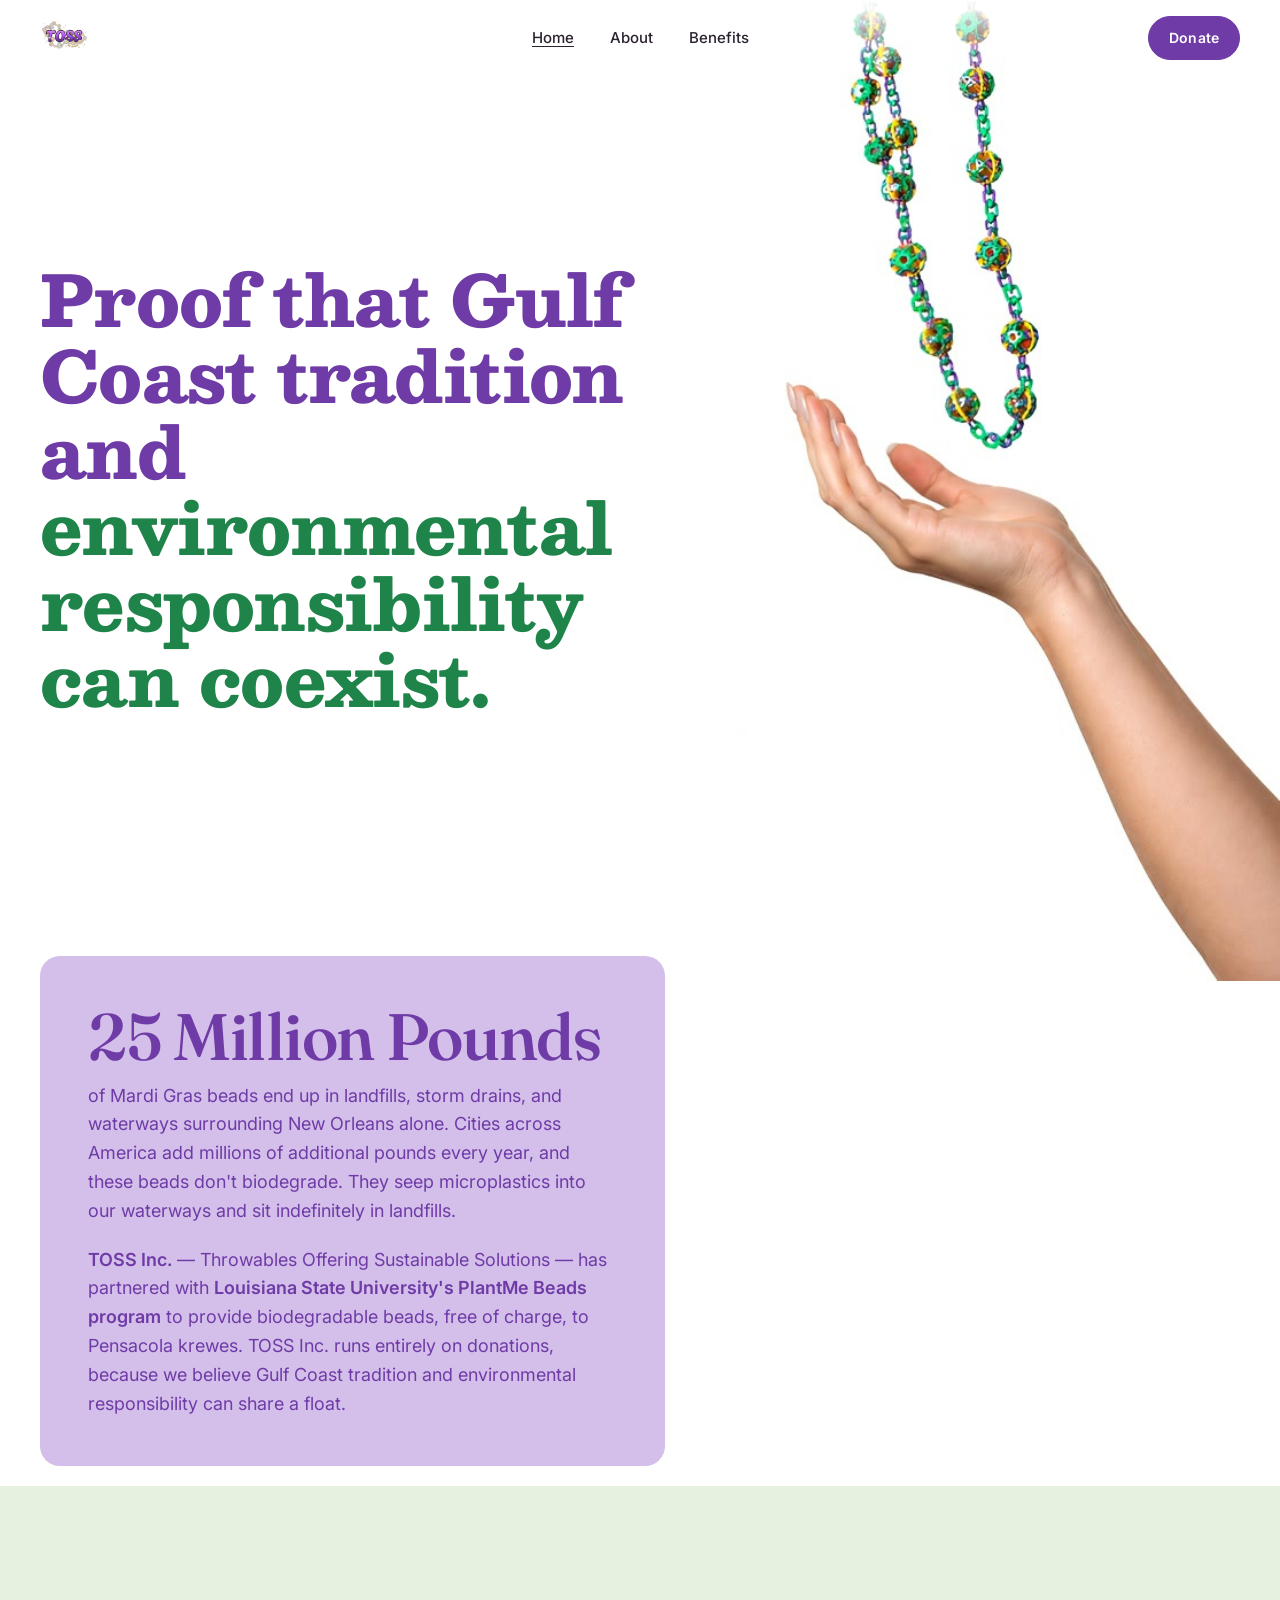
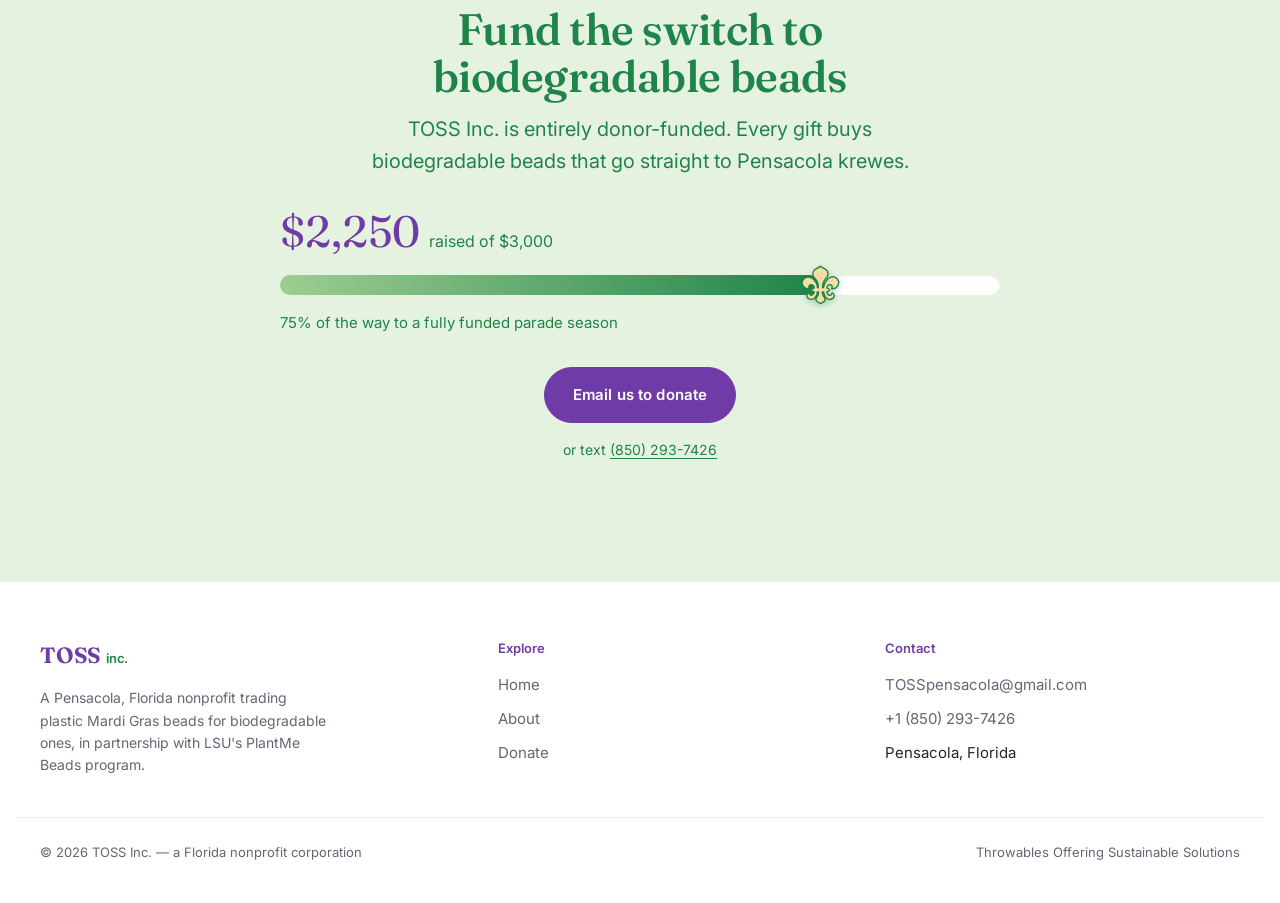
==== index.html @ 8179f571 "Simplify homepage donate CTA with fleur-de-lis progress bar Co-Authored-By: Claude Sonnet 5.5 <norep" ====
<!DOCTYPE html>
<html lang="en">
<head>
  <meta charset="UTF-8">
  <meta name="viewport" content="width=device-width, initial-scale=1.0">
  <title>TOSS Inc. — Throwables Offering Sustainable Solutions</title>
  <meta name="description" content="TOSS Inc. is a Pensacola, Florida nonprofit replacing single-use plastic Mardi Gras beads with biodegradable throws, in partnership with LSU's PlantMe Beads program.">
  <link rel="icon" type="image/png" href="2.png">

  <link rel="preconnect" href="https://fonts.googleapis.com">
  <link rel="preconnect" href="https://fonts.gstatic.com" crossorigin>
  <link href="https://fonts.googleapis.com/css2?family=Besley:wght@700;800&family=Fraunces:opsz,wght@9..144,450;9..144,560;9..144,650&family=Inter:wght@400;500;600;700&display=swap" rel="stylesheet">
  <link rel="stylesheet" href="css/styles.css">
</head>
<body>
  <a class="skip-link" href="#main">Skip to content</a>

  <!-- ===== Navbar ===== -->
  <header class="site-header">
    <nav class="container nav" aria-label="Main">
      <a class="nav__brand" href="index.html" aria-label="TOSS Inc. home">
        <img class="nav__logo" src="1.png" alt="TOSS Inc. logo">
      </a>

      <ul class="nav__links" id="nav-links">
        <li><a class="link" href="index.html" aria-current="page">Home</a></li>
        <li><a class="link" href="about.html">About</a></li>
        <li><a class="link" href="#">Benefits</a></li>
      </ul>

      <div class="nav__end">
        <a class="btn btn--primary btn--sm" href="#donate">Donate</a>
        <button class="nav__toggle" type="button" aria-expanded="false" aria-controls="nav-links" aria-label="Open menu">
          <span></span><span></span>
        </button>
      </div>
    </nav>
  </header>

  <main id="main">
    <!-- Hero + What we do (scroll-scrubbed) -->
    <section class="hero-scrub" id="hero">
      <div class="container hero-scrub__grid">
        <div class="hero-scrub__left">
          <div class="hero-scrub__intro">
            <h1 class="hero-scrub__statement">Proof that Gulf Coast tradition and <span class="hero-scrub__statement-accent">environmental responsibility can coexist.</span></h1>
          </div>
          <div class="mission-box">
            <div class="mission__head">
              <h2 class="h2 mission__stat">25 Million Pounds</h2>
            </div>
            <div class="mission__body">
              <p>of Mardi Gras beads end up in landfills, storm drains, and waterways surrounding New Orleans alone. Cities across America add millions of additional pounds every year, and these beads don't biodegrade. They seep microplastics into our waterways and sit indefinitely in landfills.</p>
              <p><strong>TOSS Inc.</strong> — Throwables Offering Sustainable Solutions — has partnered with <strong>Louisiana State University's PlantMe Beads program</strong> to provide biodegradable beads, free of charge, to Pensacola krewes. TOSS Inc. runs entirely on donations, because we believe Gulf Coast tradition and environmental responsibility can share a float.</p>
            </div>
          </div>
        </div>
        <div class="hero-scrub__right">
          <canvas class="hero__canvas" id="hero-canvas" width="480" height="854" aria-label="Biodegradable Mardi Gras beads falling into an outstretched palm"></canvas>
        </div>
      </div>
    </section>

    <!-- Donate + progress -->
    <section class="section section--green" id="donate">
      <div class="container">
        <div class="donate">
          <h2 class="h2">Fund the switch to<br>biodegradable beads</h2>
          <p class="lead">TOSS Inc. is entirely donor-funded. Every gift buys biodegradable beads that go straight to Pensacola krewes.</p>

          <div class="donate__progress">
            <p class="donate__amount"><span data-raised-text>$2,250</span> <span class="donate__of">raised of <span data-goal-text>$3,000</span></span></p>
            <div class="progress-track">
              <div class="progress-fill" data-progress-fill style="--progress: 75%"></div>
            </div>
            <p class="donate__percent"><span data-percent-text>75%</span> of the way to a fully funded parade season</p>
          </div>

          <a class="btn btn--primary" href="mailto:TOSSpensacola@gmail.com?subject=Donation%20to%20TOSS%20Inc.">Email us to donate</a>
          <p class="donate__alt">or text <a href="tel:+18502937426">(850) 293-7426</a></p>
        </div>
      </div>
    </section>
  </main>

  <!-- ===== Footer ===== -->
  <footer class="site-footer">
    <div class="container footer__inner">
      <div>
        <a class="wordmark" href="index.html">TOSS <span>inc.</span></a>
        <p class="footer__tagline">A Pensacola, Florida nonprofit trading plastic Mardi Gras beads for biodegradable ones, in partnership with LSU's PlantMe Beads program.</p>
      </div>
      <div>
        <p class="footer__col-title">Explore</p>
        <ul class="footer__links">
          <li><a href="index.html">Home</a></li>
          <li><a href="about.html">About</a></li>
          <li><a href="#donate">Donate</a></li>
        </ul>
      </div>
      <div>
        <p class="footer__col-title">Contact</p>
        <ul class="footer__links">
          <li><a href="mailto:TOSSpensacola@gmail.com">TOSSpensacola@gmail.com</a></li>
          <li><a href="tel:+18502937426">+1 (850) 293-7426</a></li>
          <li>Pensacola, Florida</li>
        </ul>
      </div>
    </div>
    <div class="container footer__bottom">
      <p>© <span data-year>2026</span> TOSS Inc. — a Florida nonprofit corporation</p>
      <p>Throwables Offering Sustainable Solutions</p>
    </div>
  </footer>

  <script src="js/main.js"></script>
</body>
</html>
---- css/styles.css ----
/* ==========================================================================
   Design tokens
   ========================================================================== */
:root {
  /* Base */
  --white: #ffffff;
  --surface: #f5faf2;      /* soft mint-white, for alternating section bands */
  --surface-deep: #eaf4e4; /* slightly deeper mint, for cards on --surface */
  --ink: #2b2230;          /* warm plum-black, pulled from the logo outline */
  --ink-soft: #6d6274;     /* muted secondary text */
  --line: #e7e1de;         /* hairline borders on white */

  /* Brand accents, sampled from the TOSS logo artwork */
  --purple: #6f3ba6;
  --purple-tint: #f1e9fa;
  --green: #1e8449;         /* accessible text/icon green */
  --green-pastel: #e6f2e0;  /* pastel fill green, light */
  --lavender: #d3bfea;      /* soft brand purple, for backgrounds and section bands */
  --green-pastel-deep: #9dcd91;
  --gold: #c08f2e;          /* accessible text/icon gold */
  --gold-pastel: #f3ddA0;   /* pastel fill gold, matches the mascot's sparkle */

  --font-heading: "Fraunces", Georgia, serif;
  --font-body: "Inter", system-ui, sans-serif;

  --container: 1200px;
  --gutter: 24px;
  --section-space: 120px;
  --header-height: 76px;
  --radius: 20px;
  --radius-sm: 12px;

  --ease: cubic-bezier(0.2, 0, 0, 1);
  --duration: 200ms;
}

@media (max-width: 767px) {
  :root {
    --gutter: 16px;
    --section-space: 72px;
    --header-height: 64px;
  }
}

/* ==========================================================================
   Base
   ========================================================================== */
*,
*::before,
*::after {
  box-sizing: border-box;
}

html {
  -webkit-text-size-adjust: 100%;
  scroll-behavior: smooth;
}

body {
  display: flex;
  flex-direction: column;
  min-height: 100vh;
  margin: 0;
  /* The hero video intentionally bleeds to the viewport edge using 100vw
     math, which can overshoot by the scrollbar's width; clip that sliver
     instead of showing a horizontal scrollbar. */
  overflow-x: hidden;
  background: var(--white);
  color: var(--ink);
  font-family: var(--font-body);
  font-size: 17px;
  line-height: 1.6;
  -webkit-font-smoothing: antialiased;
  -moz-osx-font-smoothing: grayscale;
  text-rendering: optimizeLegibility;
}

main {
  flex: 1;
}

body.menu-open {
  overflow: hidden;
}

img {
  display: block;
  max-width: 100%;
}

h1,
h2,
h3,
h4 {
  margin: 0;
  font-family: var(--font-heading);
  font-weight: 560;
  letter-spacing: -0.01em;
  line-height: 1.05;
  color: var(--ink);
}

p {
  margin: 0;
}

a {
  color: inherit;
  text-decoration: none;
}

ul {
  margin: 0;
  padding: 0;
  list-style: none;
}

:focus-visible {
  outline: 2px solid var(--purple);
  outline-offset: 4px;
}

::selection {
  background: var(--purple);
  color: var(--white);
}

.skip-link {
  position: absolute;
  top: 12px;
  left: 12px;
  z-index: 100;
  padding: 10px 16px;
  background: var(--ink);
  color: var(--white);
  font-size: 14px;
  border-radius: var(--radius-sm);
  transform: translateY(-200%);
}

.skip-link:focus {
  transform: none;
}

/* ==========================================================================
   Layout helpers
   ========================================================================== */
.container {
  width: 100%;
  max-width: calc(var(--container) + var(--gutter) * 2);
  margin: 0 auto;
  padding: 0 var(--gutter);
}

.section {
  padding: var(--section-space) 0;
}

.section--tint {
  background: var(--surface);
}

.section--green {
  background: var(--green-pastel);
}

/* ==========================================================================
   Typography
   ========================================================================== */
.display {
  font-size: clamp(2.5rem, 6vw, 4.75rem);
  line-height: 1.03;
  letter-spacing: -0.02em;
}

.h2 {
  font-size: clamp(1.9rem, 3.6vw, 2.75rem);
  letter-spacing: -0.01em;
}

.h3 {
  font-size: 1.375rem;
  letter-spacing: -0.01em;
  line-height: 1.2;
}

.lead {
  max-width: 46ch;
  font-size: clamp(1.0625rem, 1.6vw, 1.25rem);
  line-height: 1.6;
  color: var(--ink-soft);
}

.muted {
  color: var(--ink-soft);
}

/* Underline that draws in on hover */
.link {
  background: linear-gradient(currentColor, currentColor) 0 100% / 0 1px no-repeat;
  transition: background-size var(--duration) var(--ease);
}

.link:hover,
.link[aria-current="page"] {
  background-size: 100% 1px;
}

/* ==========================================================================
   Buttons
   ========================================================================== */
.btn {
  display: inline-flex;
  align-items: center;
  gap: 10px;
  padding: 15px 28px;
  border: 1.5px solid var(--purple);
  border-radius: 999px;
  font-family: var(--font-body);
  font-size: 15px;
  font-weight: 600;
  letter-spacing: 0.01em;
  color: var(--purple);
  cursor: pointer;
  transition:
    background-color var(--duration) var(--ease),
    color var(--duration) var(--ease),
    border-color var(--duration) var(--ease),
    transform var(--duration) var(--ease);
}

.btn:hover {
  transform: translateY(-1px);
}

.btn--primary {
  background: var(--purple);
  color: var(--white);
}

.btn--primary:hover {
  background: var(--purple);
  border-color: var(--purple);
}

.btn--ghost {
  border-color: currentColor;
}

.btn--ghost:hover {
  background: var(--purple);
  color: var(--white);
}

.btn--sm {
  padding: 10px 20px;
  font-size: 14px;
}

/* ==========================================================================
   Header / navbar
   ========================================================================== */
.site-header {
  position: sticky;
  top: 0;
  z-index: 50;
  background: linear-gradient(
    to bottom,
    rgba(255, 255, 255, 1) 0%,
    rgba(255, 255, 255, 0) 100%
  );
  backdrop-filter: none;
  transition: background var(--duration) var(--ease),
    backdrop-filter var(--duration) var(--ease);
}

.site-header:hover,
.site-header:focus-within {
  background: linear-gradient(
    to bottom,
    rgba(255, 255, 255, 1) 0%,
    rgba(255, 255, 255, 1) 80%,
    rgba(255, 255, 255, 0) 100%
  );
  backdrop-filter: blur(8px);
}

.nav {
  display: grid;
  grid-template-columns: 1fr auto 1fr;
  align-items: center;
  gap: 16px;
  height: var(--header-height);
}

.wordmark {
  display: inline-flex;
  align-items: baseline;
  gap: 5px;
  font-family: var(--font-heading);
  font-size: 22px;
  font-weight: 650;
  letter-spacing: -0.01em;
  color: var(--purple);
}

.wordmark span {
  font-family: var(--font-body);
  font-size: 13px;
  font-weight: 600;
  color: var(--green);
}

.nav__brand {
  display: inline-flex;
  align-items: center;
  justify-self: start;
}

.nav__logo {
  height: 48px;
  width: auto;
}

/* Sits in the grid's middle column, so it's centered in the navbar
   regardless of how wide the logo or the end group are. */
.nav__links {
  display: flex;
  justify-content: center;
  gap: 36px;
  font-size: 15px;
  font-weight: 500;
}

.nav__end {
  display: flex;
  align-items: center;
  gap: 16px;
  justify-self: end;
}

.nav__toggle {
  display: none;
  position: relative;
  width: 40px;
  height: 40px;
  margin-right: -8px;
  padding: 0;
  border: 0;
  background: none;
  color: var(--ink);
  cursor: pointer;
}

.nav__toggle span {
  position: absolute;
  left: 10px;
  width: 20px;
  height: 1.5px;
  background: currentColor;
  transition: transform var(--duration) var(--ease);
}

.nav__toggle span:first-child {
  top: 16px;
}

.nav__toggle span:last-child {
  top: 23px;
}

.nav__toggle[aria-expanded="true"] span:first-child {
  transform: translateY(3.5px) rotate(45deg);
}

.nav__toggle[aria-expanded="true"] span:last-child {
  transform: translateY(-3.5px) rotate(-45deg);
}

@media (max-width: 767px) {
  .nav {
    grid-template-columns: auto 1fr auto;
  }

  .nav__brand {
    grid-column: 1;
  }

  .nav__end {
    grid-column: 3;
    gap: 8px;
  }

  .nav__toggle {
    display: block;
  }

  .nav__links {
    position: fixed;
    inset: var(--header-height) 0 0 0;
    flex-direction: column;
    justify-content: flex-start;
    gap: 8px;
    padding: 32px var(--gutter);
    background: var(--white);
    font-family: var(--font-heading);
    font-size: 36px;
    letter-spacing: -0.01em;
    opacity: 0;
    visibility: hidden;
    transition:
      opacity var(--duration) var(--ease),
      visibility var(--duration);
  }

  .nav__links.is-open {
    opacity: 1;
    visibility: visible;
  }

  .nav__links .link {
    background-size: 0 0;
  }

  .nav__links .link[aria-current="page"] {
    color: var(--purple);
  }

  .nav .btn--sm {
    padding: 9px 16px;
    font-size: 13px;
  }
}

/* ==========================================================================
   Home: hero
   ========================================================================== */
.hero-scrub {
  padding: 0;
}

/* Desktop only: pull the next section up so its band overlaps the
   sticky video's bottom edge by a small bit, instead of leaving a gap. */
@media (min-width: 901px) {
  .hero-scrub + .section {
    position: relative;
    z-index: 1;
    margin-top: -20px;
  }

  /* Nudge the about copy up clear of that overlapping band. A transform
     (not margin) is used so it doesn't change the column's flow height,
     which would otherwise shift the sticky video's release point too. */
  .mission-box {
    transform: translateY(-40px);
  }
}

.hero-scrub__grid {
  display: grid;
  /* minmax(0, …) lets each track shrink below its content's min-content
     size (the statement's long words at this font size would otherwise
     inflate the left track past its fr share, starving the right column
     and breaking the canvas's edge-to-edge bleed math below). */
  grid-template-columns: minmax(0, 1.1fr) minmax(0, 0.9fr);
  gap: clamp(32px, 5vw, 64px);
}

.hero-scrub__left {
  display: flex;
  flex-direction: column;
  gap: clamp(48px, 8vw, 96px);
  padding-top: clamp(16px, 3vw, 40px);
}

/* Desktop only: the statement alone fills the first viewport, so the page
   reads as a pure hero until the visitor scrolls — the mission heading and
   copy that follow in the flex column are pushed below the fold. The
   column's own padding-top is zeroed here (it's only needed to space the
   statement down on mobile, where this rule doesn't apply) so the intro
   block's centering isn't thrown off by an extra offset on top of it. */
@media (min-width: 901px) {
  .hero-scrub__left {
    padding-top: 0;
  }

  .hero-scrub__intro {
    display: flex;
    align-items: center;
    min-height: calc(100vh - var(--header-height));
  }
}

.hero-scrub__statement {
  font-family: "Besley", Georgia, serif;
  font-weight: 800;
  font-size: clamp(2.25rem, 5.5vw, 4.5rem);
  line-height: 1.08;
  letter-spacing: -0.01em;
  color: var(--purple);
  max-width: 16ch;
  /* Flex items default to min-width: auto, which floors their shrink at
     their content's min-content size — the widest unbreakable word here —
     letting the statement overflow its column into the video regardless
     of max-width. This lets it actually wrap within the column. */
  min-width: 0;
}

.hero-scrub__statement-accent {
  color: var(--green);
}

/* The right column's grid cell stretches to match the left column's
   (taller, text-driven) height; the canvas sticks inside that cell and
   is released once the left column's content runs out. */
.hero-scrub__right {
  position: sticky;
  top: 0;
  align-self: start;
  display: flex;
  justify-content: flex-end;
  margin-top: calc(-1 * var(--header-height));
  /* Break out of the centered container so the video hugs the true
     right edge of the viewport, not just the grid column's edge. */
  margin-right: calc(-1 * (var(--gutter) + max(0px, (100vw - (var(--container) + var(--gutter) * 2)) / 2)));
}

.hero__canvas {
  width: 100%;
  max-width: 45vw;
  height: auto;
  aspect-ratio: 480 / 854;
}

@media (max-width: 900px) {
  .hero-scrub {
    padding-bottom: clamp(64px, 10vw, 120px);
  }

  .hero-scrub__grid {
    grid-template-columns: 1fr;
    text-align: center;
  }

  .hero-scrub__right {
    position: static;
    order: -1;
    margin-bottom: 8px;
    margin-right: 0;
    justify-content: center;
  }

  .hero__canvas {
    max-width: 260px;
  }
}

/* ==========================================================================
   Mission / description section
   ========================================================================== */
.mission-box {
  background: var(--lavender);
  border-radius: var(--radius);
  padding: clamp(28px, 4vw, 48px);
}

.mission-box .h2,
.mission-box .mission__body,
.mission-box .mission__body strong {
  color: var(--purple);
}

.mission__head {
  max-width: 60ch;
  margin-bottom: 12px;
}

.mission__stat {
  font-size: clamp(2.75rem, 6.5vw, 5rem);
  line-height: 1;
  letter-spacing: -0.02em;
}

/* Keep the stat on one line: size it from the box's own width (cqi) so it
   shrinks with the column instead of wrapping. */
.mission-box {
  container-type: inline-size;
}

.mission-box .mission__stat {
  font-size: 12.4cqi; /* "25 Million Pounds" spans the full width of the text lines */
  white-space: nowrap;
}

.mission__body {
  display: grid;
  gap: 20px;
  max-width: 68ch;
  font-size: 18px;
  color: var(--ink-soft);
}

.mission__body strong {
  color: var(--ink);
  font-weight: 600;
}

/* ==========================================================================
   Donate + progress section
   ========================================================================== */
.donate {
  max-width: 720px;
  margin-inline: auto;
  text-align: center;
}

.donate .h2 {
  color: var(--green);
}

.donate .lead {
  margin: 14px auto 0;
  color: var(--green);
}

.donate__progress {
  margin: 32px 0;
  text-align: left;
}

.donate__amount {
  font-family: var(--font-heading);
  font-size: clamp(2rem, 4vw, 2.75rem);
  line-height: 1;
  color: var(--purple);
}

.donate__of {
  font-family: var(--font-body);
  font-size: 16px;
  color: var(--green);
}

.progress-track {
  height: 20px;
  margin: 22px 0 16px;
  border-radius: 999px;
  background: var(--white);
  box-shadow: inset 0 1px 3px rgba(111, 59, 166, 0.14);
}

.progress-fill {
  position: relative;
  height: 100%;
  width: var(--progress, 0%);
  min-width: 20px;
  border-radius: 999px;
  background: linear-gradient(90deg, var(--green-pastel-deep), var(--green));
  transition: width 900ms var(--ease);
}

/* Fleur-de-lis marker at the end of the fill */
.progress-fill::after {
  content: "";
  position: absolute;
  top: 50%;
  right: 0;
  width: 40px;
  height: 40px;
  background: url("../fleur-de-lis.svg") center / contain no-repeat;
  transform: translate(50%, -50%);
  filter: drop-shadow(0 2px 3px rgba(30, 132, 73, 0.35));
}

.donate__percent {
  font-size: 15px;
  color: var(--green);
}

.donate__alt {
  margin-top: 16px;
  font-size: 14px;
  color: var(--green);
}

.donate__alt a {
  color: inherit;
  border-bottom: 1px solid currentColor;
}

/* ==========================================================================
   About page
   ========================================================================== */
.page-header {
  padding: clamp(64px, 9vw, 112px) 0 clamp(40px, 6vw, 64px);
}

.page-header .display {
  max-width: 16ch;
}

.page-header .lead {
  margin-top: 20px;
}

.split {
  display: grid;
  grid-template-columns: 5fr 7fr;
  gap: 64px;
}

.split__body {
  display: grid;
  gap: 22px;
  font-size: 18px;
}

.split__body p {
  color: var(--ink-soft);
}

.split__body p:first-child {
  color: var(--ink);
}

.program-note {
  margin-top: 28px;
  padding: 24px 26px;
  background: var(--purple-tint);
  border-radius: var(--radius-sm);
  border-left: 4px solid var(--purple);
}

.program-note p {
  color: var(--ink);
  font-size: 16px;
}

.program-note p + p {
  margin-top: 10px;
}

.photo-banner {
  border-radius: var(--radius);
  overflow: hidden;
}

.photo-banner img {
  width: 100%;
  aspect-ratio: 16 / 9;
  object-fit: cover;
}

.photo-caption {
  margin-top: 12px;
  font-size: 13px;
  color: var(--ink-soft);
}

.photo-caption a {
  border-bottom: 1px solid currentColor;
}

/* Founders */
.founders-grid {
  display: grid;
  grid-template-columns: 1fr 1fr;
  gap: 28px;
}

.founder-card {
  padding: clamp(24px, 3vw, 32px);
  background: var(--surface);
  border-radius: var(--radius);
}

.founder-card__top {
  display: flex;
  align-items: center;
  gap: 18px;
  margin-bottom: 18px;
}

.avatar {
  flex-shrink: 0;
  display: grid;
  place-items: center;
  width: 72px;
  height: 72px;
  border-radius: 50%;
  background: linear-gradient(135deg, var(--purple) 0%, var(--green) 100%);
  color: var(--white);
  font-family: var(--font-heading);
  font-size: 22px;
  font-weight: 600;
}

.founder-card__name {
  margin-bottom: 2px;
}

.founder-card__role {
  font-size: 14px;
  color: var(--gold);
  font-weight: 600;
}

.founder-card p.bio {
  color: var(--ink-soft);
  font-size: 16px;
}

@media (max-width: 767px) {
  .split {
    grid-template-columns: 1fr;
    gap: 24px;
  }

  .founders-grid {
    grid-template-columns: 1fr;
  }
}

/* ==========================================================================
   Contact block (reused on home + about)
   ========================================================================== */
.contact-band {
  display: grid;
  grid-template-columns: 1.2fr 1fr;
  gap: 40px;
  align-items: center;
  padding: 40px;
  background: var(--surface);
  border-radius: var(--radius);
}

.contact-band__items {
  display: grid;
  gap: 12px;
  font-size: 16px;
}

.contact-band__items a {
  color: var(--purple);
}

@media (max-width: 767px) {
  .contact-band {
    grid-template-columns: 1fr;
    padding: 28px;
  }
}

/* ==========================================================================
   Footer
   ========================================================================== */
.site-footer {
  padding: 56px 0 40px;
  background: var(--white);
  color: var(--ink);
  border-top: 1px solid var(--purple-tint);
}

.footer__inner {
  display: grid;
  grid-template-columns: 1.2fr 1fr 1fr;
  gap: 32px;
}

.footer__col-title {
  font-size: 13px;
  font-weight: 600;
  color: var(--purple);
  margin-bottom: 14px;
}

.footer__links {
  display: grid;
  gap: 10px;
  font-size: 15px;
}

.footer__links a {
  color: var(--ink-soft);
}

.footer__links a:hover {
  color: var(--ink);
}

.footer__tagline {
  margin-top: 14px;
  max-width: 32ch;
  color: var(--ink-soft);
  font-size: 14px;
}

.footer__bottom {
  margin-top: 40px;
  padding-top: 24px;
  border-top: 1px solid var(--purple-tint);
  display: flex;
  flex-wrap: wrap;
  justify-content: space-between;
  gap: 12px;
  font-size: 13px;
  color: var(--ink-soft);
}

@media (max-width: 767px) {
  .footer__inner {
    grid-template-columns: 1fr;
    gap: 28px;
  }
}

/* ==========================================================================
   Motion preferences
   ========================================================================== */
@media (prefers-reduced-motion: reduce) {
  html {
    scroll-behavior: auto;
  }

  *,
  *::before,
  *::after {
    transition-duration: 0.01ms !important;
  }
}
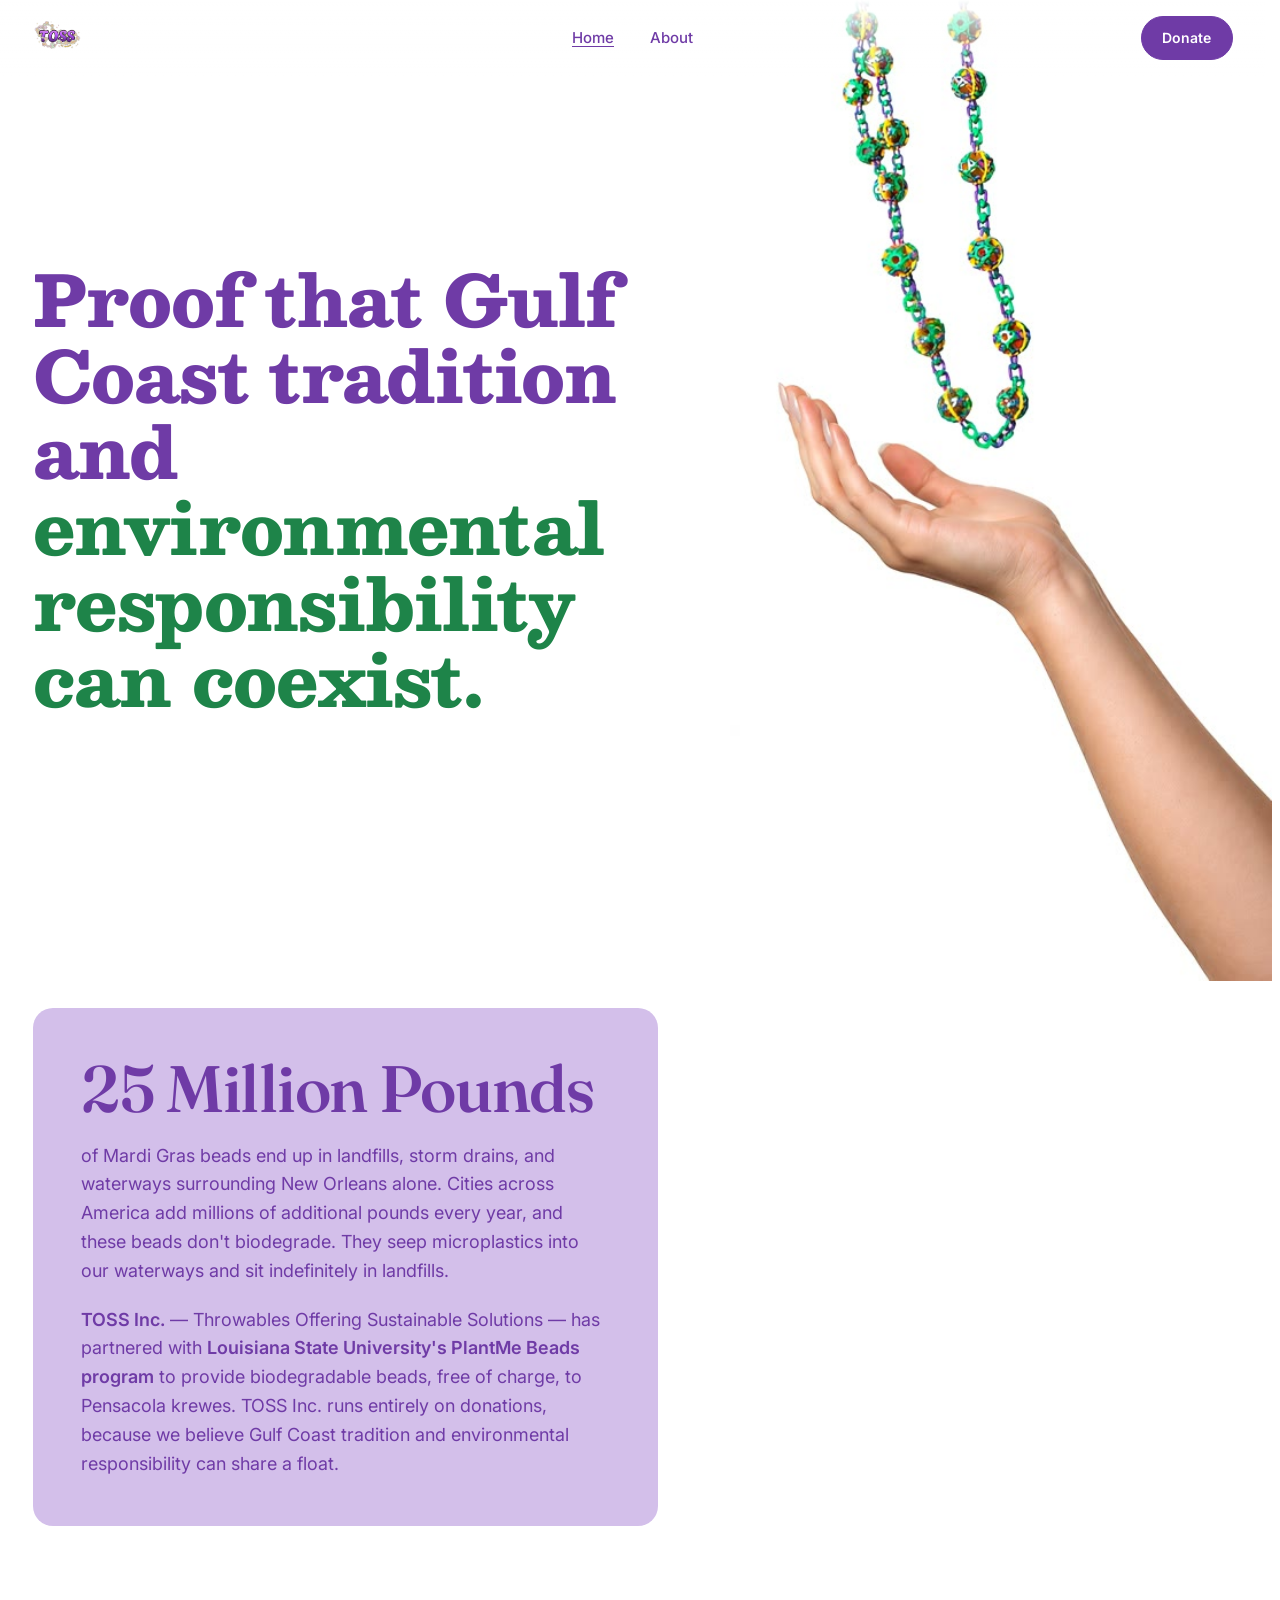
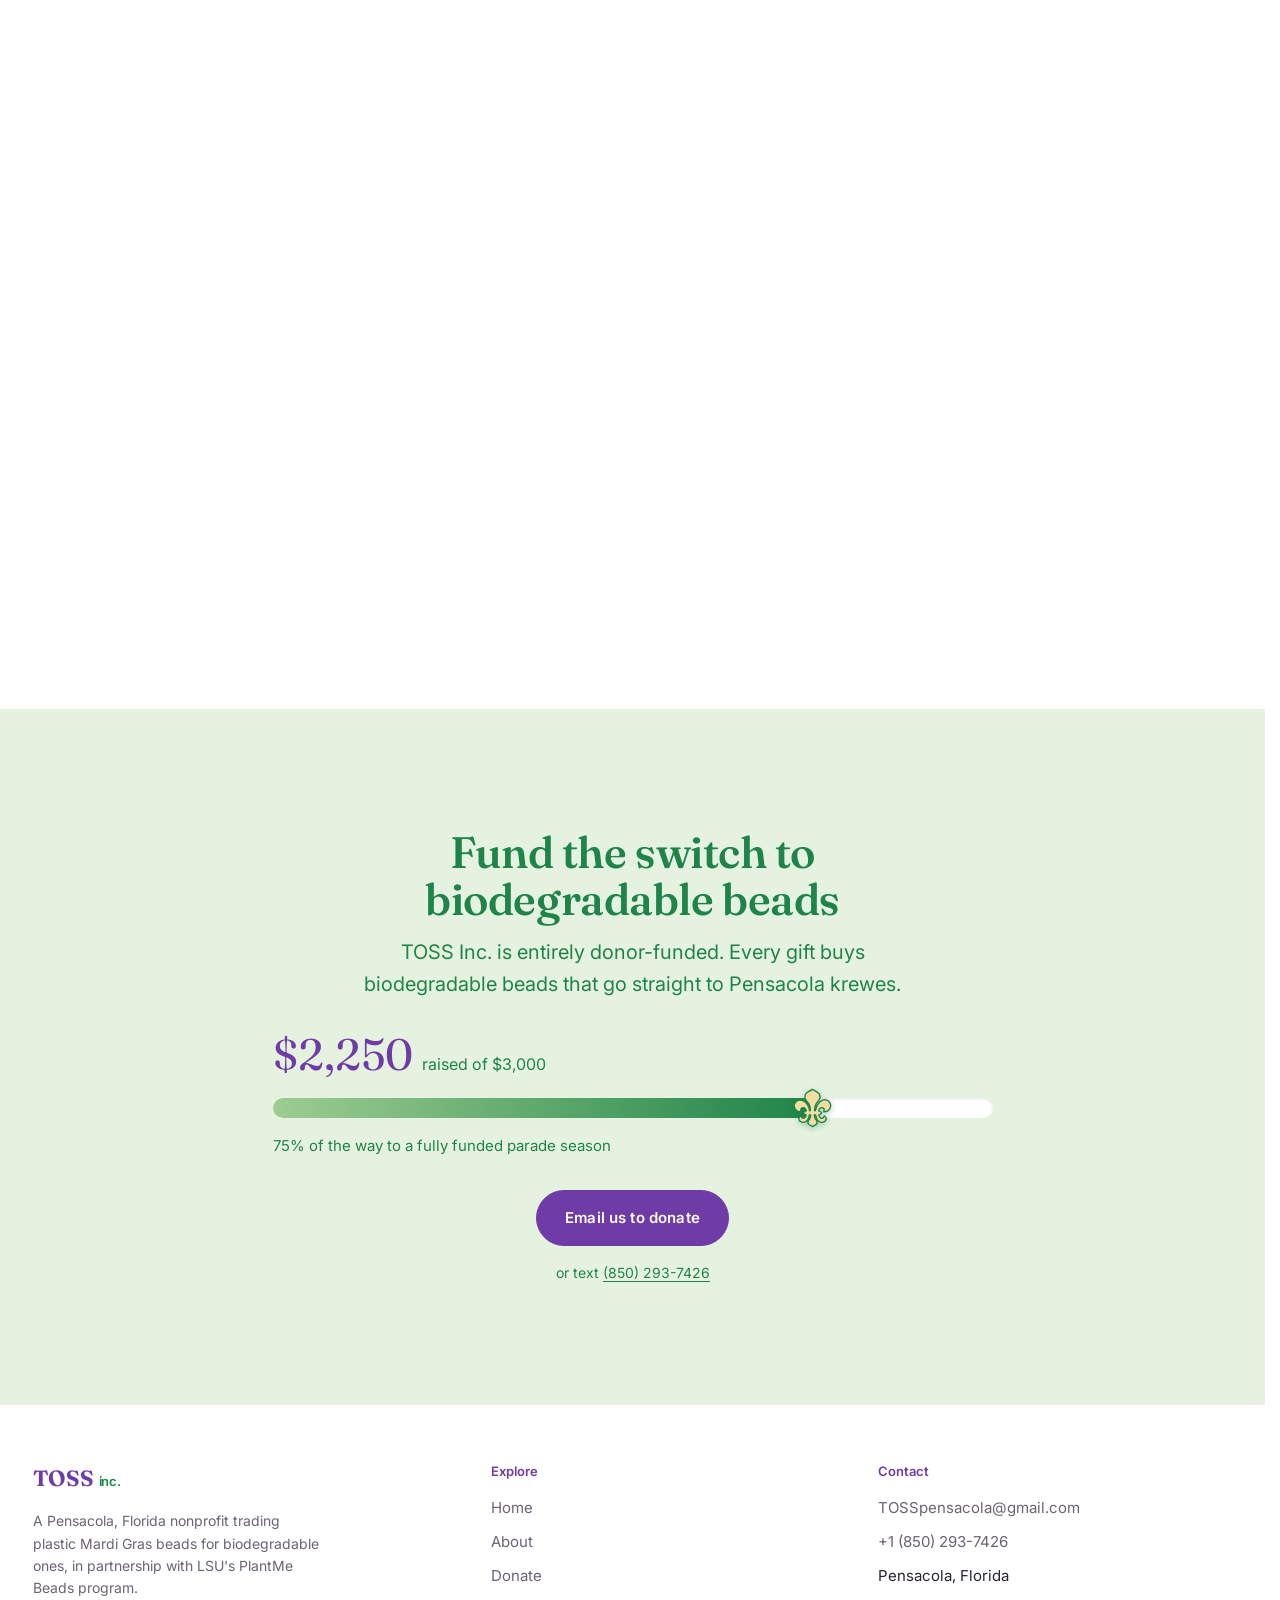
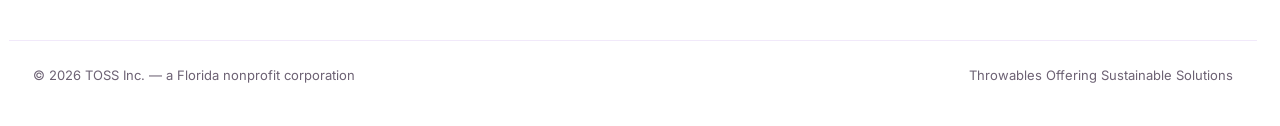
==== commit 46847e3f: "Rebuild mission-box scroll stick on a sticky hold runway Wheel preventDefault can't stop trackpad mo" ====
--- a/index.html
+++ b/index.html
@@ -25,7 +25,6 @@
       <ul class="nav__links" id="nav-links">
         <li><a class="link" href="index.html" aria-current="page">Home</a></li>
         <li><a class="link" href="about.html">About</a></li>
-        <li><a class="link" href="#">Benefits</a></li>
       </ul>
 
       <div class="nav__end">
@@ -45,6 +44,7 @@
           <div class="hero-scrub__intro">
             <h1 class="hero-scrub__statement">Proof that Gulf Coast tradition and <span class="hero-scrub__statement-accent">environmental responsibility can coexist.</span></h1>
           </div>
+          <div class="mission-anchor" aria-hidden="true"></div>
           <div class="mission-box">
             <div class="mission__head">
               <h2 class="h2 mission__stat">25 Million Pounds</h2>
@@ -54,6 +54,7 @@
               <p><strong>TOSS Inc.</strong> — Throwables Offering Sustainable Solutions — has partnered with <strong>Louisiana State University's PlantMe Beads program</strong> to provide biodegradable beads, free of charge, to Pensacola krewes. TOSS Inc. runs entirely on donations, because we believe Gulf Coast tradition and environmental responsibility can share a float.</p>
             </div>
           </div>
+          <div class="mission-runway" aria-hidden="true"></div>
         </div>
         <div class="hero-scrub__right">
           <canvas class="hero__canvas" id="hero-canvas" width="480" height="854" aria-label="Biodegradable Mardi Gras beads falling into an outstretched palm"></canvas>
--- a/css/styles.css
+++ b/css/styles.css
@@ -54,6 +54,9 @@
 html {
   -webkit-text-size-adjust: 100%;
   scroll-behavior: smooth;
+  /* Keep the scrollbar's space reserved so the page doesn't shift sideways
+     when scrolling is briefly held at the mission box (main.js). */
+  scrollbar-gutter: stable;
 }
 
 body {
@@ -79,7 +82,8 @@
   flex: 1;
 }
 
-body.menu-open {
+body.menu-open,
+body.scroll-held {
   overflow: hidden;
 }
 
@@ -330,6 +334,7 @@
   gap: 36px;
   font-size: 15px;
   font-weight: 500;
+  color: var(--purple);
 }
 
 .nav__end {
@@ -447,13 +452,6 @@
     z-index: 1;
     margin-top: -20px;
   }
-
-  /* Nudge the about copy up clear of that overlapping band. A transform
-     (not margin) is used so it doesn't change the column's flow height,
-     which would otherwise shift the sticky video's release point too. */
-  .mission-box {
-    transform: translateY(-40px);
-  }
 }
 
 .hero-scrub__grid {
@@ -482,12 +480,53 @@
 @media (min-width: 901px) {
   .hero-scrub__left {
     padding-top: 0;
+    /* The intro fills the space under the header, so the statement is
+       centered and the box starts below the fold, this far past it. */
+    --hero-gap: clamp(72px, 12vh, 128px);
+    gap: var(--hero-gap);
+    /* Spacing before the green section, plus the 20px the next section's
+       band overlaps this one by. main.js sets --mission-space-below so the
+       box ends up centered between the header and the band when the band
+       reaches the bottom of the window; the fallback covers no-JS. */
+    padding-bottom: calc(var(--mission-space-below, max(72px, 12vh)) + 20px);
   }
 
   .hero-scrub__intro {
     display: flex;
     align-items: center;
     min-height: calc(100vh - var(--header-height));
+  }
+
+  /* The scroll "stick": the mission box pins centered under the header
+     (main.js sets --mission-stick-top) while the page scrolls through the
+     empty runway below it, holding everything still before the green
+     section arrives. The video column is sticky too and holds with it. */
+  .mission-box {
+    position: sticky;
+    top: var(--mission-stick-top, calc(var(--header-height) + 48px));
+  }
+
+  .mission-runway {
+    height: var(--mission-hold, 70vh);
+    margin-top: calc(-1 * var(--hero-gap)); /* runway = exactly the hold */
+  }
+
+  /* Zero-height marker at the box's resting spot. It stays in normal flow
+     while the sticky box is frozen, so main.js measures the stick from it. */
+  .mission-anchor {
+    margin-bottom: calc(-1 * var(--hero-gap));
+  }
+}
+
+@media (max-width: 900px), (prefers-reduced-motion: reduce) {
+  .mission-runway {
+    display: none;
+  }
+}
+
+@media (max-width: 900px) {
+  .mission-anchor {
+    display: none;
   }
 }
 
@@ -572,7 +611,7 @@
 
 .mission__head {
   max-width: 60ch;
-  margin-bottom: 12px;
+  margin-bottom: 20px;
 }
 
 .mission__stat {
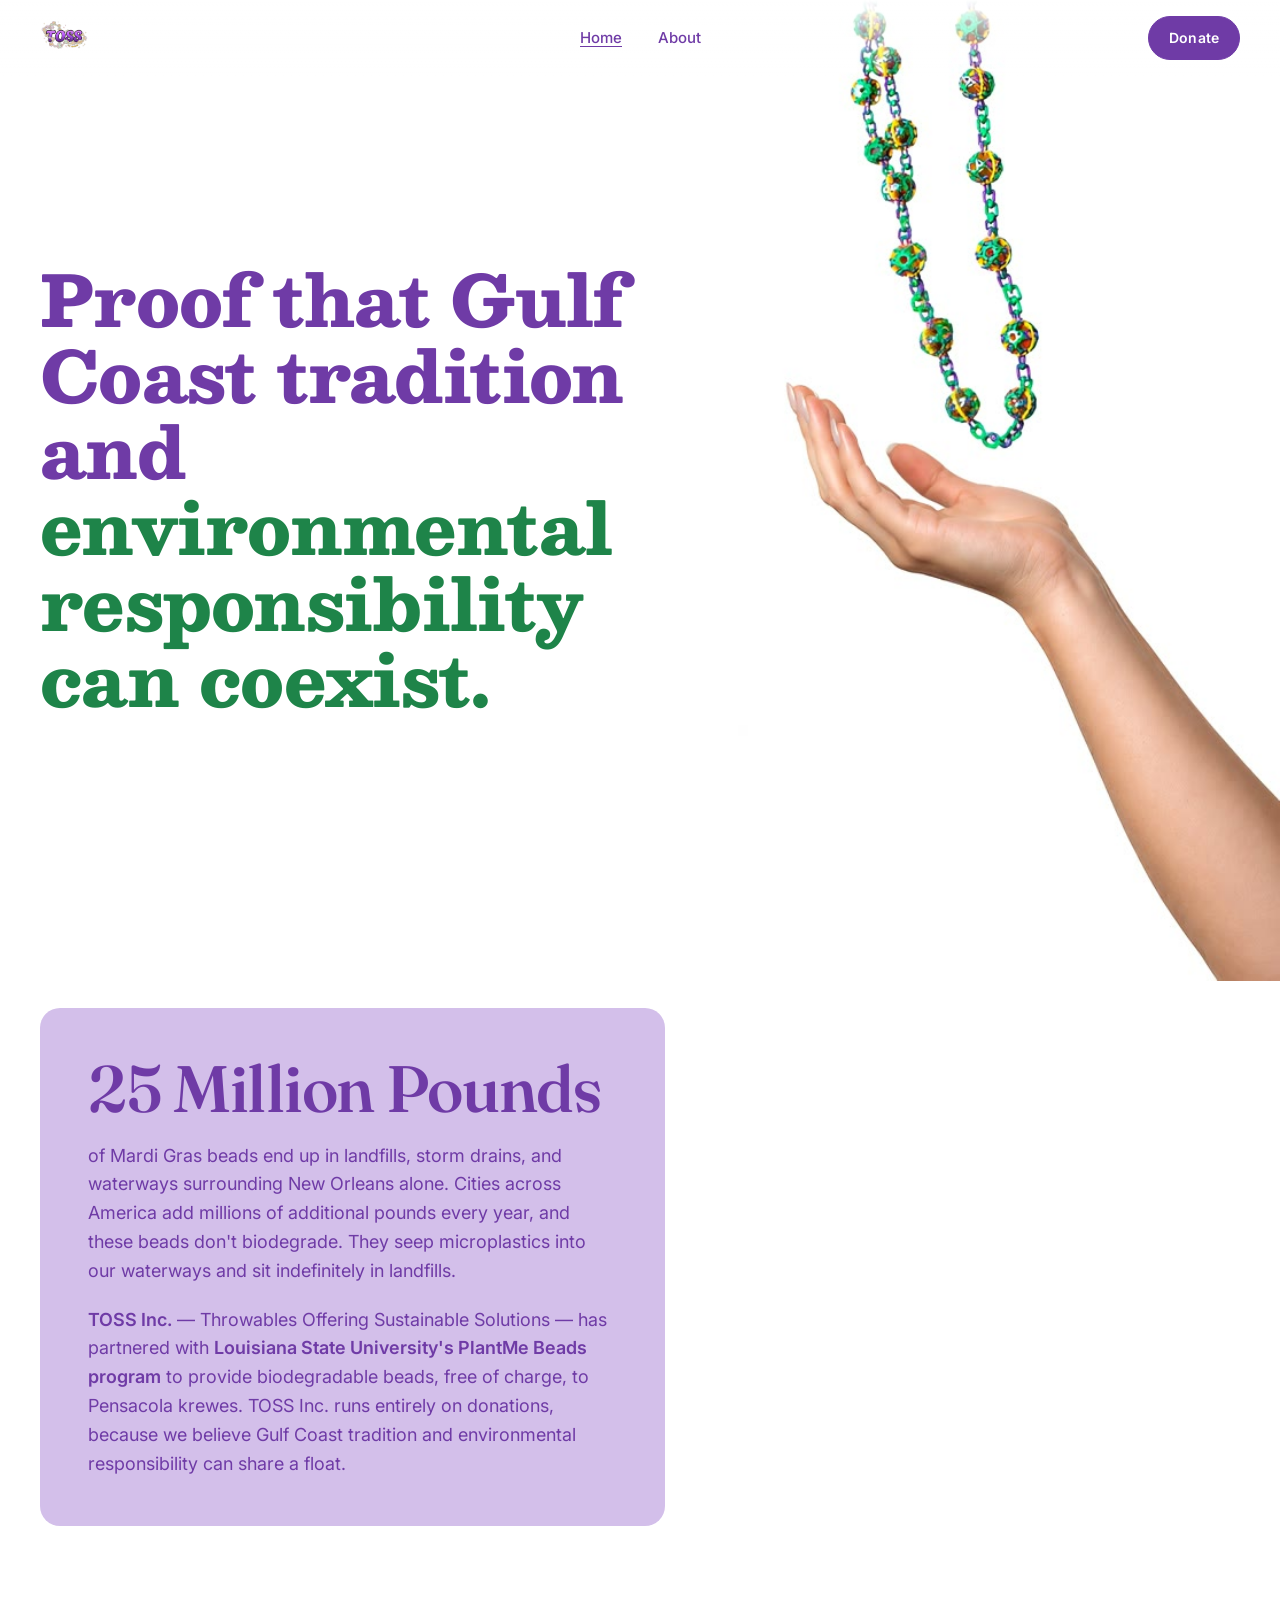
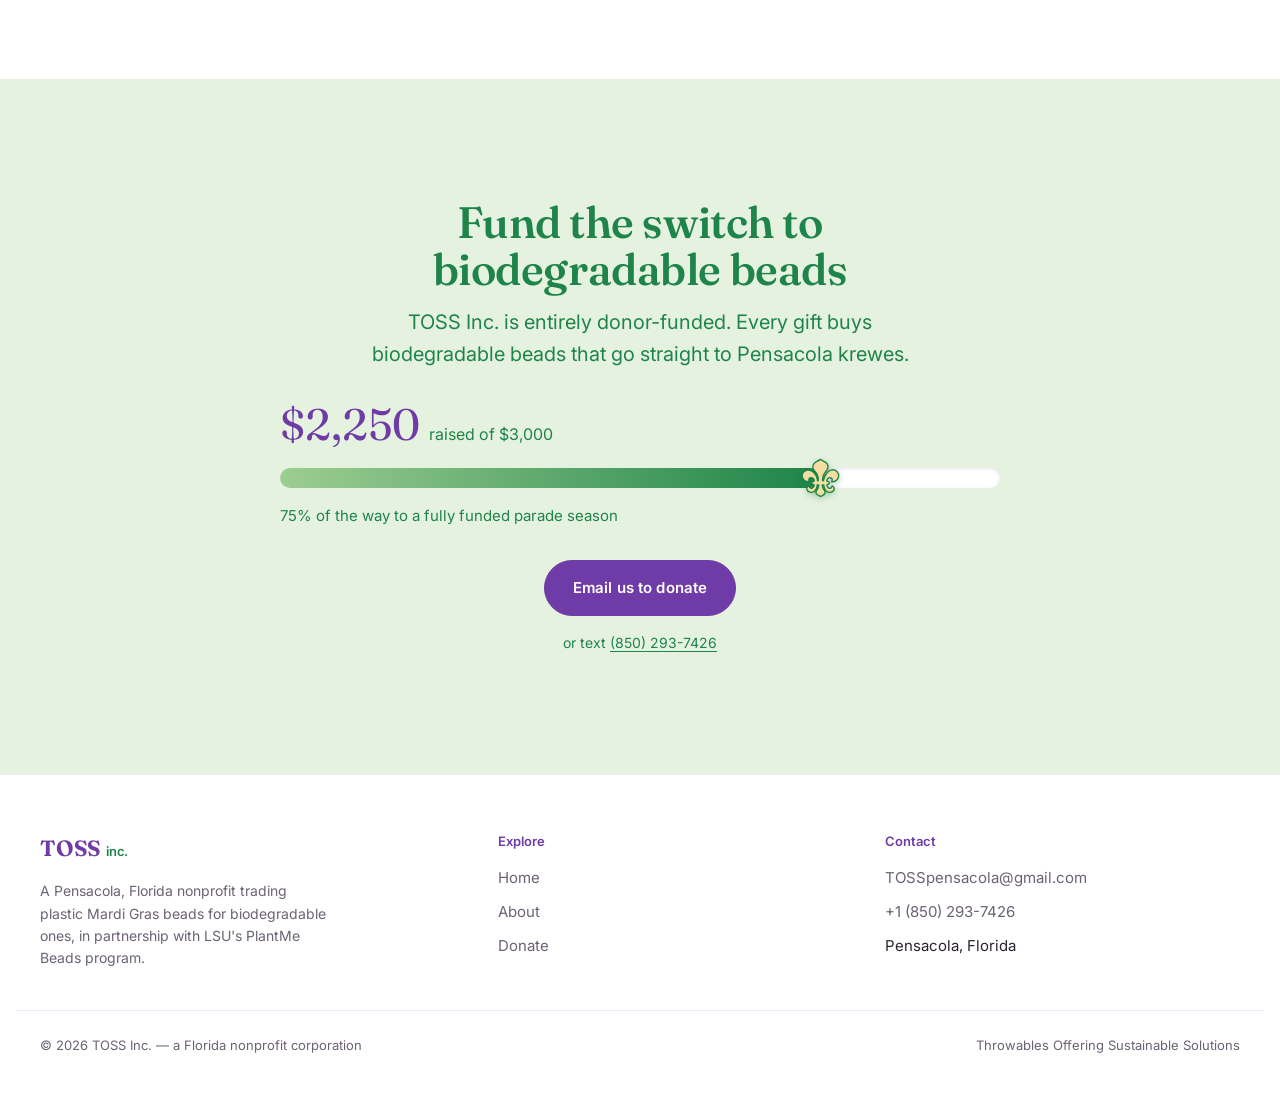
==== commit 6eab1184: "Replace scroll stick with section snapping from the chapter site Port the CHAPTER WEBSITE homepage a" ====
--- a/index.html
+++ b/index.html
@@ -1,5 +1,5 @@
 <!DOCTYPE html>
-<html lang="en">
+<html lang="en" class="snap-sections">
 <head>
   <meta charset="UTF-8">
   <meta name="viewport" content="width=device-width, initial-scale=1.0">
@@ -44,7 +44,6 @@
           <div class="hero-scrub__intro">
             <h1 class="hero-scrub__statement">Proof that Gulf Coast tradition and <span class="hero-scrub__statement-accent">environmental responsibility can coexist.</span></h1>
           </div>
-          <div class="mission-anchor" aria-hidden="true"></div>
           <div class="mission-box">
             <div class="mission__head">
               <h2 class="h2 mission__stat">25 Million Pounds</h2>
@@ -54,7 +53,6 @@
               <p><strong>TOSS Inc.</strong> — Throwables Offering Sustainable Solutions — has partnered with <strong>Louisiana State University's PlantMe Beads program</strong> to provide biodegradable beads, free of charge, to Pensacola krewes. TOSS Inc. runs entirely on donations, because we believe Gulf Coast tradition and environmental responsibility can share a float.</p>
             </div>
           </div>
-          <div class="mission-runway" aria-hidden="true"></div>
         </div>
         <div class="hero-scrub__right">
           <canvas class="hero__canvas" id="hero-canvas" width="480" height="854" aria-label="Biodegradable Mardi Gras beads falling into an outstretched palm"></canvas>
--- a/css/styles.css
+++ b/css/styles.css
@@ -54,9 +54,6 @@
 html {
   -webkit-text-size-adjust: 100%;
   scroll-behavior: smooth;
-  /* Keep the scrollbar's space reserved so the page doesn't shift sideways
-     when scrolling is briefly held at the mission box (main.js). */
-  scrollbar-gutter: stable;
 }
 
 body {
@@ -82,8 +79,7 @@
   flex: 1;
 }
 
-body.menu-open,
-body.scroll-held {
+body.menu-open {
   overflow: hidden;
 }
 
@@ -482,8 +478,7 @@
     padding-top: 0;
     /* The intro fills the space under the header, so the statement is
        centered and the box starts below the fold, this far past it. */
-    --hero-gap: clamp(72px, 12vh, 128px);
-    gap: var(--hero-gap);
+    gap: clamp(72px, 12vh, 128px);
     /* Spacing before the green section, plus the 20px the next section's
        band overlaps this one by. main.js sets --mission-space-below so the
        box ends up centered between the header and the band when the band
@@ -496,38 +491,34 @@
     align-items: center;
     min-height: calc(100vh - var(--header-height));
   }
-
-  /* The scroll "stick": the mission box pins centered under the header
-     (main.js sets --mission-stick-top) while the page scrolls through the
-     empty runway below it, holding everything still before the green
-     section arrives. The video column is sticky too and holds with it. */
-  .mission-box {
-    position: sticky;
-    top: var(--mission-stick-top, calc(var(--header-height) + 48px));
-  }
-
-  .mission-runway {
-    height: var(--mission-hold, 70vh);
-    margin-top: calc(-1 * var(--hero-gap)); /* runway = exactly the hold */
-  }
-
-  /* Zero-height marker at the box's resting spot. It stays in normal flow
-     while the sticky box is frozen, so main.js measures the stick from it. */
-  .mission-anchor {
-    margin-bottom: calc(-1 * var(--hero-gap));
-  }
-}
-
-@media (max-width: 900px), (prefers-reduced-motion: reduce) {
-  .mission-runway {
-    display: none;
-  }
-}
-
-@media (max-width: 900px) {
-  .mission-anchor {
-    display: none;
-  }
+}
+
+/* ==========================================================================
+   Home: section-by-section scrolling
+   Homepage (html.snap-sections), desktop pointers only; phones and tablets
+   keep free scrolling. The page stops at the top (the statement), again
+   with the mission box centered under the header, then at the green
+   section and the footer. snap-stop means a hard swipe can't skip a stop.
+   ========================================================================== */
+@media (min-width: 901px) and (hover: hover) and (pointer: fine) {
+  html.snap-sections {
+    scroll-snap-type: y mandatory;
+  }
+  .snap-sections :is(.hero-scrub__intro, main > .section) {
+    scroll-snap-align: start;
+    scroll-snap-stop: always;
+  }
+  /* The header sits above <main>, so the statement's stop is the page top.
+     (The whole hero is taller than the window, so it can't be the stop.) */
+  .snap-sections .hero-scrub__intro { scroll-margin-top: var(--header-height); }
+  /* Extending the box's snap area up by the header's height centers the
+     box in the space below the header rather than in the whole window. */
+  .snap-sections .mission-box {
+    scroll-snap-align: center;
+    scroll-snap-stop: always;
+    scroll-margin-top: var(--header-height);
+  }
+  .snap-sections .site-footer { scroll-snap-align: end; }
 }
 
 .hero-scrub__statement {
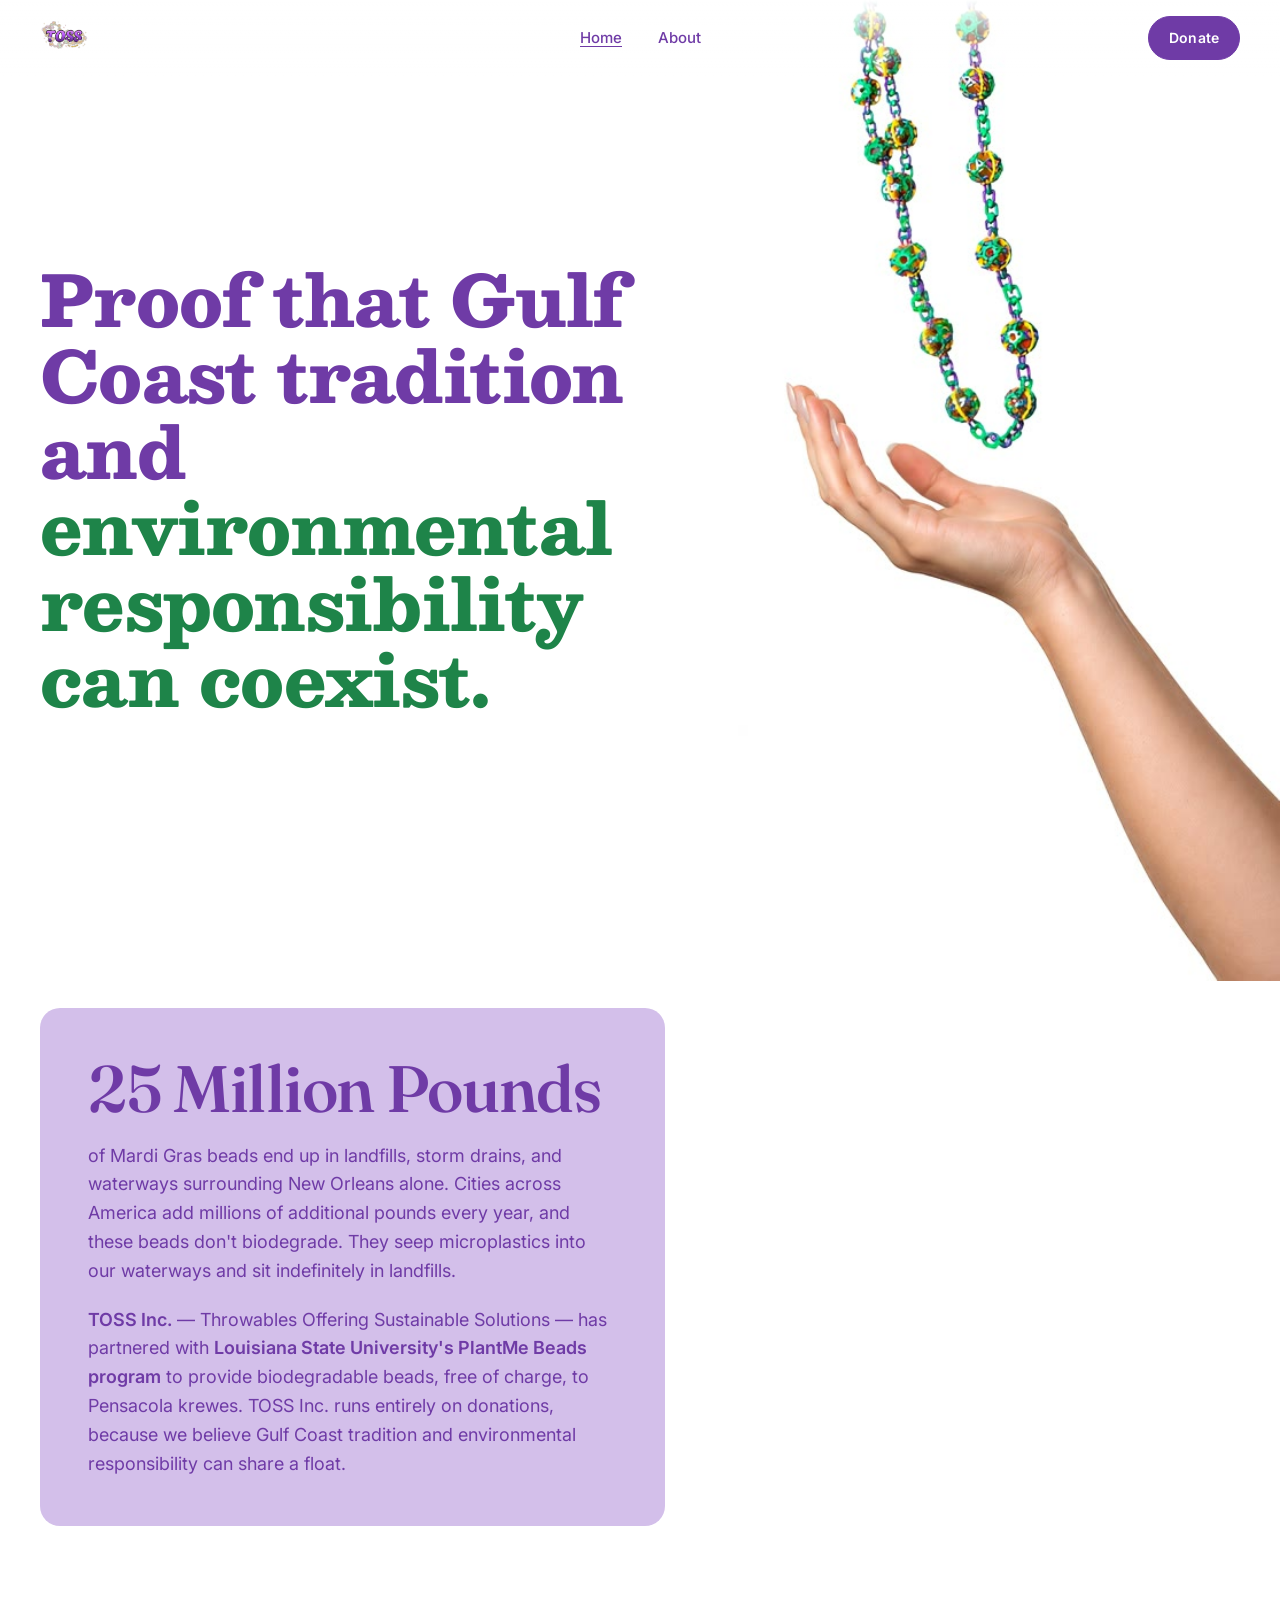
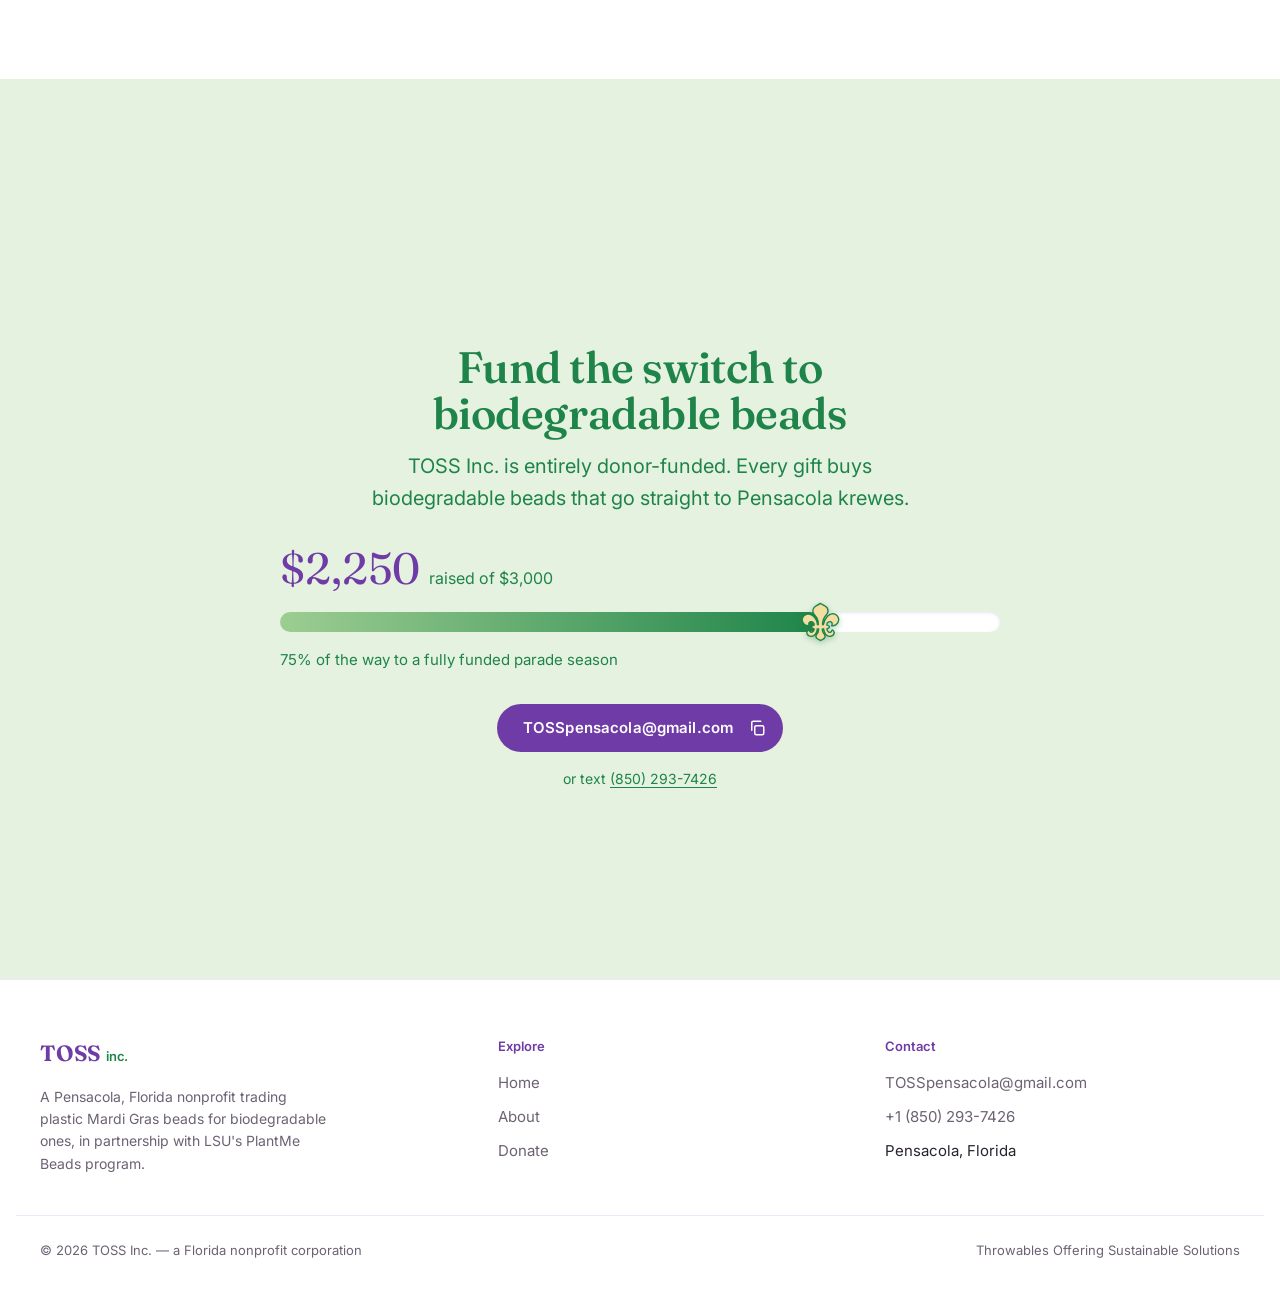
==== commit d632cda4: "Show donate email address with copy-to-clipboard button Co-Authored-By: Claude Sonnet 5.5 <noreply@a" ====
--- a/index.html
+++ b/index.html
@@ -75,7 +75,13 @@
             <p class="donate__percent"><span data-percent-text>75%</span> of the way to a fully funded parade season</p>
           </div>
 
-          <a class="btn btn--primary" href="mailto:TOSSpensacola@gmail.com?subject=Donation%20to%20TOSS%20Inc.">Email us to donate</a>
+          <div class="email-pill">
+            <a class="email-pill__link" href="mailto:TOSSpensacola@gmail.com?subject=Donation%20to%20TOSS%20Inc.">TOSSpensacola@gmail.com</a>
+            <button class="email-pill__copy" type="button" data-copy="TOSSpensacola@gmail.com" aria-label="Copy email address" title="Copy email address">
+              <svg class="icon-copy" viewBox="0 0 24 24" width="18" height="18" fill="none" stroke="currentColor" stroke-width="2" stroke-linecap="round" stroke-linejoin="round" aria-hidden="true"><rect x="9" y="9" width="12" height="12" rx="2"/><path d="M5 15V5a2 2 0 0 1 2-2h10"/></svg>
+              <svg class="icon-check" viewBox="0 0 24 24" width="18" height="18" fill="none" stroke="currentColor" stroke-width="2.5" stroke-linecap="round" stroke-linejoin="round" aria-hidden="true"><path d="M5 12.5l4.5 4.5L19 7.5"/></svg>
+            </button>
+          </div>
           <p class="donate__alt">or text <a href="tel:+18502937426">(850) 293-7426</a></p>
         </div>
       </div>
--- a/css/styles.css
+++ b/css/styles.css
@@ -243,6 +243,51 @@
   border-color: var(--purple);
 }
 
+.email-pill {
+  display: inline-flex;
+  align-items: center;
+  gap: 6px;
+  padding: 6px 8px 6px 26px;
+  background: var(--purple);
+  color: var(--white);
+  border-radius: 999px;
+  font-family: var(--font-body);
+  font-size: 15px;
+  font-weight: 600;
+  letter-spacing: 0.01em;
+}
+
+.email-pill__link {
+  color: inherit;
+}
+
+.email-pill__copy {
+  display: inline-grid;
+  place-items: center;
+  width: 36px;
+  height: 36px;
+  border: 0;
+  border-radius: 50%;
+  background: transparent;
+  color: inherit;
+  cursor: pointer;
+  transition: background-color var(--duration) var(--ease);
+}
+
+.email-pill__copy:hover,
+.email-pill__copy:focus-visible {
+  background: rgba(255, 255, 255, 0.18);
+}
+
+.email-pill__copy .icon-check,
+.email-pill__copy.is-copied .icon-copy {
+  display: none;
+}
+
+.email-pill__copy.is-copied .icon-check {
+  display: block;
+}
+
 .btn--ghost {
   border-color: currentColor;
 }
@@ -269,20 +314,6 @@
     rgba(255, 255, 255, 1) 0%,
     rgba(255, 255, 255, 0) 100%
   );
-  backdrop-filter: none;
-  transition: background var(--duration) var(--ease),
-    backdrop-filter var(--duration) var(--ease);
-}
-
-.site-header:hover,
-.site-header:focus-within {
-  background: linear-gradient(
-    to bottom,
-    rgba(255, 255, 255, 1) 0%,
-    rgba(255, 255, 255, 1) 80%,
-    rgba(255, 255, 255, 0) 100%
-  );
-  backdrop-filter: blur(8px);
 }
 
 .nav {
@@ -518,6 +549,18 @@
     scroll-snap-stop: always;
     scroll-margin-top: var(--header-height);
   }
+  /* The green section fills the whole window at its stop, running up
+     behind the header so no video shows through there, and the footer
+     stays below. Extra top padding keeps its content centered in the space
+     under the header. */
+  .snap-sections main > .section--green {
+    scroll-snap-align: center;
+    display: flex;
+    flex-direction: column;
+    justify-content: center;
+    min-height: 100vh;
+    padding-top: calc(var(--section-space) + var(--header-height));
+  }
   .snap-sections .site-footer { scroll-snap-align: end; }
 }
 
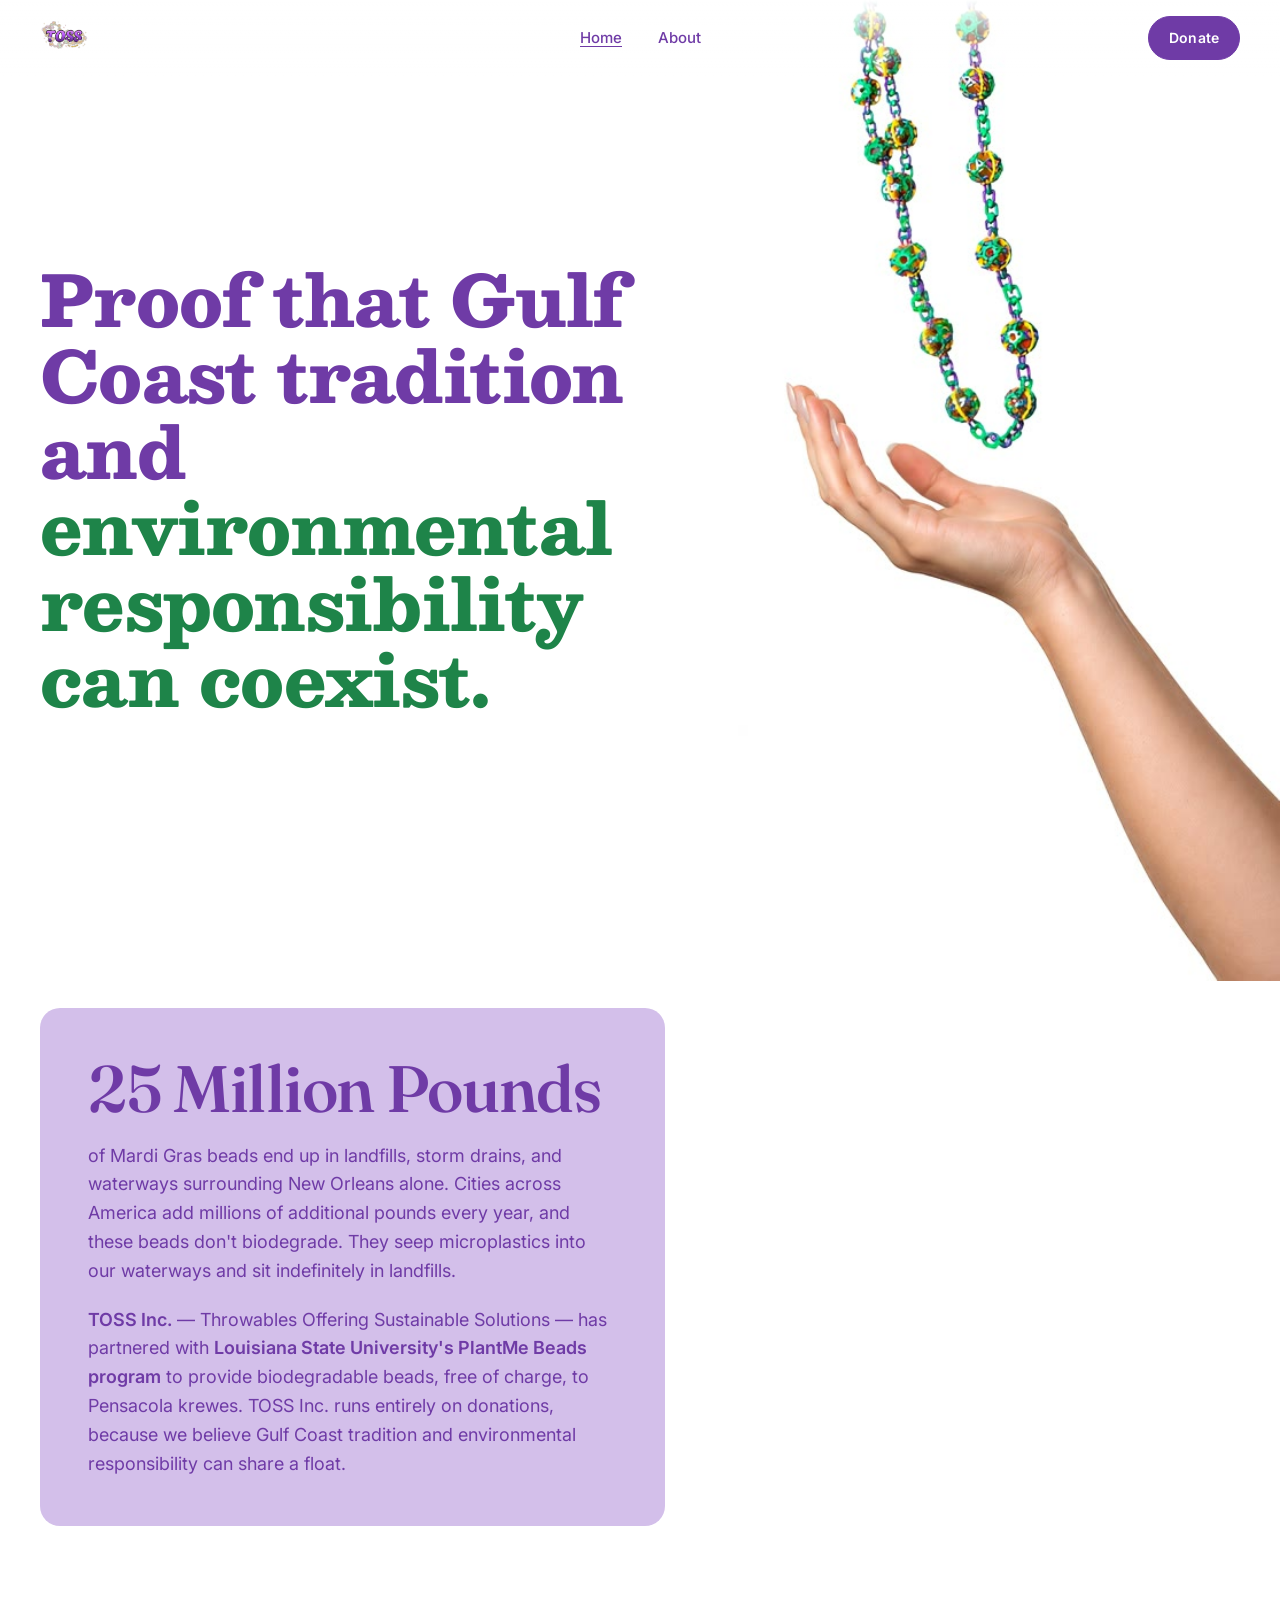
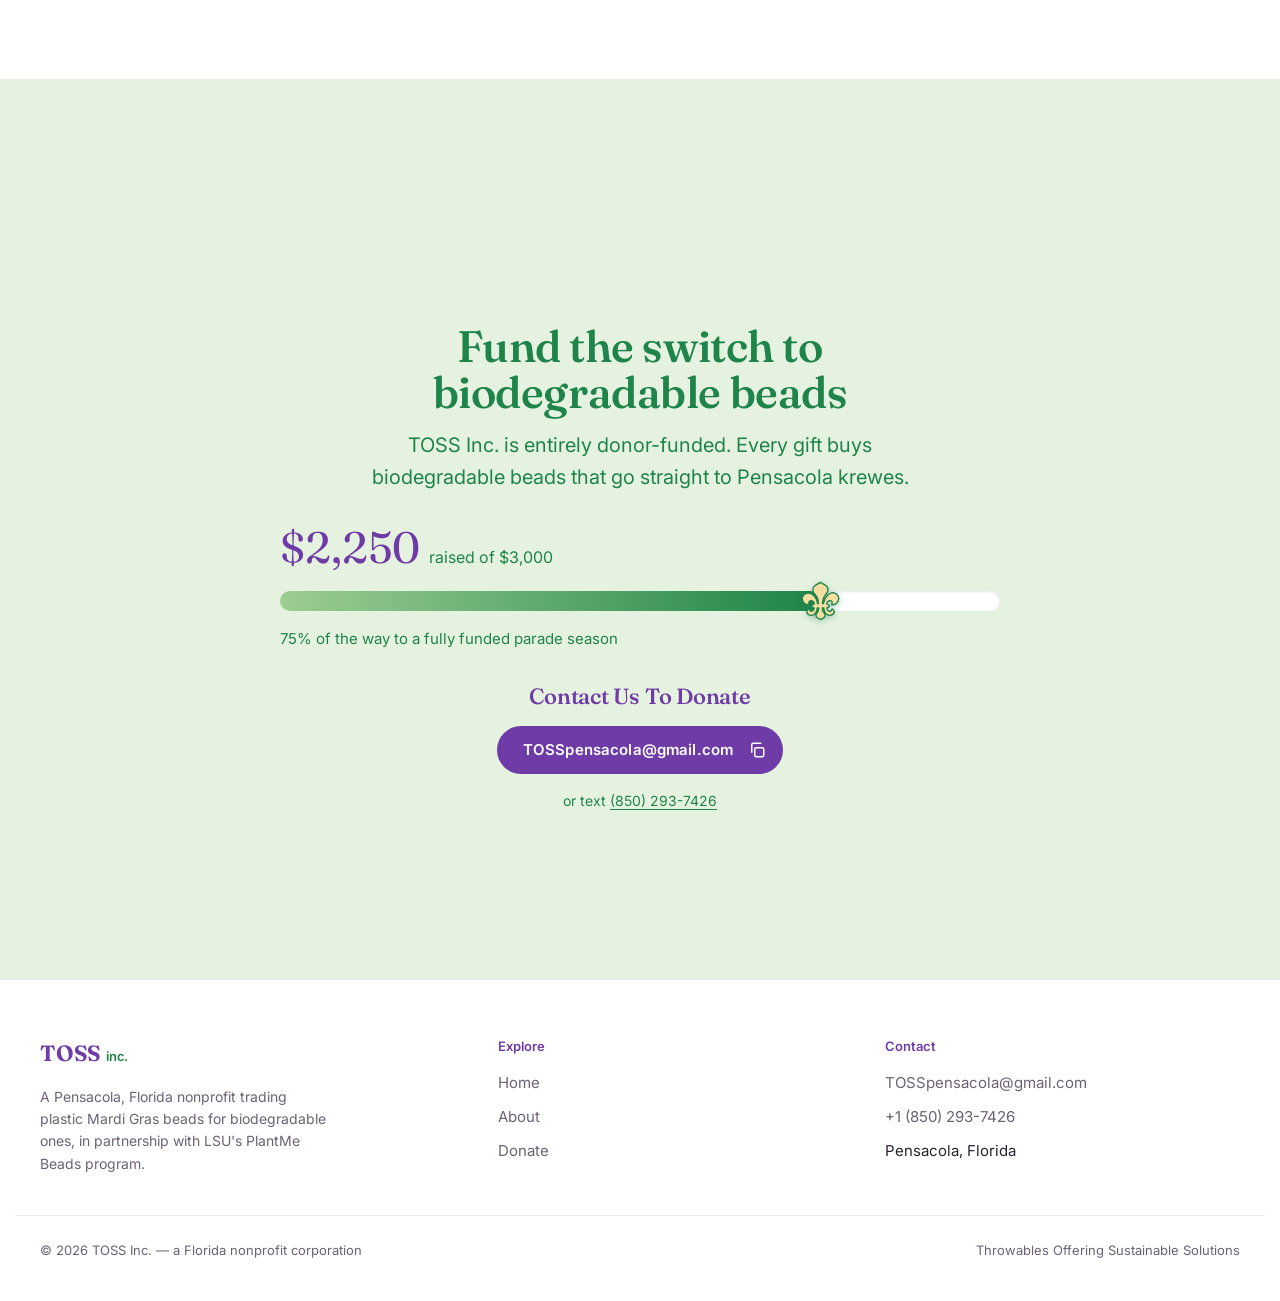
==== commit 117bb695: "Snap the About page by section, fit every section to one screen, redesign About - About page gets th" ====
--- a/index.html
+++ b/index.html
@@ -75,6 +75,7 @@
             <p class="donate__percent"><span data-percent-text>75%</span> of the way to a fully funded parade season</p>
           </div>
 
+          <h3 class="h3 donate__contact">Contact Us To Donate</h3>
           <div class="email-pill">
             <a class="email-pill__link" href="mailto:TOSSpensacola@gmail.com?subject=Donation%20to%20TOSS%20Inc.">TOSSpensacola@gmail.com</a>
             <button class="email-pill__copy" type="button" data-copy="TOSSpensacola@gmail.com" aria-label="Copy email address" title="Copy email address">
--- a/css/styles.css
+++ b/css/styles.css
@@ -525,15 +525,20 @@
 }
 
 /* ==========================================================================
-   Home: section-by-section scrolling
-   Homepage (html.snap-sections), desktop pointers only; phones and tablets
-   keep free scrolling. The page stops at the top (the statement), again
-   with the mission box centered under the header, then at the green
-   section and the footer. snap-stop means a hard swipe can't skip a stop.
+   Section-by-section scrolling (Home and About)
+   Pages with html.snap-sections, desktop pointers only; phones and tablets
+   keep free scrolling. Home stops at the statement, the mission box
+   centered under the header, the green section and the footer; About stops
+   at each section and the footer. snap-stop means a hard swipe can't skip
+   a stop. Each plain section is sized to exactly one window with its
+   content centered under the header, so a stop shows one section and
+   nothing of its neighbors.
    ========================================================================== */
 @media (min-width: 901px) and (hover: hover) and (pointer: fine) {
   html.snap-sections {
     scroll-snap-type: y mandatory;
+    /* Space kept between a section's content and the header / window edge. */
+    --snap-breathe: clamp(24px, 6vh, 72px);
   }
   .snap-sections :is(.hero-scrub__intro, main > .section) {
     scroll-snap-align: start;
@@ -544,23 +549,30 @@
   .snap-sections .hero-scrub__intro { scroll-margin-top: var(--header-height); }
   /* Extending the box's snap area up by the header's height centers the
      box in the space below the header rather than in the whole window. */
-  .snap-sections .mission-box {
+  .snap-sections .hero-scrub .mission-box {
     scroll-snap-align: center;
     scroll-snap-stop: always;
     scroll-margin-top: var(--header-height);
   }
-  /* The green section fills the whole window at its stop, running up
-     behind the header so no video shows through there, and the footer
-     stays below. Extra top padding keeps its content centered in the space
-     under the header. */
-  .snap-sections main > .section--green {
-    scroll-snap-align: center;
+  /* Each section fills the whole window at its stop, running up behind the
+     header (so nothing above shows through it) with its content centered
+     in the space below the header. */
+  .snap-sections main > .section {
     display: flex;
     flex-direction: column;
     justify-content: center;
     min-height: 100vh;
-    padding-top: calc(var(--section-space) + var(--header-height));
-  }
+    padding: calc(var(--header-height) + var(--snap-breathe)) 0 var(--snap-breathe);
+  }
+  /* A page that opens on a plain section (About) starts below the header
+     in the flow, so that one fills the rest of the first window instead
+     and stops at the page top. */
+  .snap-sections main > .section:first-child {
+    min-height: calc(100vh - var(--header-height));
+    padding-top: var(--snap-breathe);
+    scroll-margin-top: var(--header-height);
+  }
+  .snap-sections main > .section--green { scroll-snap-align: center; }
   .snap-sections .site-footer { scroll-snap-align: end; }
 }
 
@@ -696,6 +708,11 @@
   color: var(--green);
 }
 
+.donate__contact {
+  margin-bottom: 16px;
+  color: var(--purple);
+}
+
 .donate__progress {
   margin: 32px 0;
   text-align: left;
@@ -764,163 +781,120 @@
 /* ==========================================================================
    About page
    ========================================================================== */
-.page-header {
-  padding: clamp(64px, 9vw, 112px) 0 clamp(40px, 6vw, 64px);
-}
-
-.page-header .display {
-  max-width: 16ch;
-}
-
-.page-header .lead {
-  margin-top: 20px;
-}
-
-.split {
-  display: grid;
-  grid-template-columns: 5fr 7fr;
-  gap: 64px;
-}
-
-.split__body {
-  display: grid;
-  gap: 22px;
-  font-size: 18px;
-}
-
-.split__body p {
-  color: var(--ink-soft);
-}
-
-.split__body p:first-child {
-  color: var(--ink);
-}
-
-.program-note {
-  margin-top: 28px;
-  padding: 24px 26px;
-  background: var(--purple-tint);
-  border-radius: var(--radius-sm);
-  border-left: 4px solid var(--purple);
-}
-
-.program-note p {
-  color: var(--ink);
-  font-size: 16px;
-}
-
-.program-note p + p {
-  margin-top: 10px;
-}
-
-.photo-banner {
-  border-radius: var(--radius);
-  overflow: hidden;
-}
-
-.photo-banner img {
-  width: 100%;
-  aspect-ratio: 16 / 9;
-  object-fit: cover;
-}
-
-.photo-caption {
-  margin-top: 12px;
-  font-size: 13px;
-  color: var(--ink-soft);
-}
-
-.photo-caption a {
-  border-bottom: 1px solid currentColor;
-}
-
-/* Founders */
-.founders-grid {
+.about-title {
+  font-family: "Besley", Georgia, serif;
+  font-weight: 800;
+  font-size: clamp(2.25rem, 5.5vw, 4.5rem);
+  line-height: 1.08;
+  letter-spacing: -0.01em;
+  color: var(--purple);
+  text-align: center;
+}
+
+.about-title__accent {
+  color: var(--green);
+}
+
+/* The next section's own top padding supplies the gap below. */
+.about-founders {
+  padding-top: clamp(40px, 6vw, 72px);
+  padding-bottom: 0;
+}
+
+.founders {
   display: grid;
   grid-template-columns: 1fr 1fr;
-  gap: 28px;
-}
-
-.founder-card {
-  padding: clamp(24px, 3vw, 32px);
-  background: var(--surface);
+  gap: clamp(24px, 4vw, 48px);
+  margin-top: clamp(40px, 6vw, 64px);
+}
+
+.founder {
+  display: flex;
+  flex-direction: column;
+  align-items: center;
+  padding: clamp(28px, 4vw, 48px);
+  background: var(--lavender);
   border-radius: var(--radius);
-}
-
-.founder-card__top {
-  display: flex;
-  align-items: center;
-  gap: 18px;
-  margin-bottom: 18px;
-}
-
-.avatar {
-  flex-shrink: 0;
+  text-align: center;
+}
+
+.founder__photo {
+  width: 200px;
+  height: 200px;
+  margin-bottom: 24px;
+  border: 4px solid var(--white);
+  border-radius: 50%;
+  object-fit: cover;
+}
+
+.founder__photo--initials {
   display: grid;
   place-items: center;
-  width: 72px;
-  height: 72px;
-  border-radius: 50%;
-  background: linear-gradient(135deg, var(--purple) 0%, var(--green) 100%);
+  background: var(--purple);
   color: var(--white);
-  font-family: var(--font-heading);
-  font-size: 22px;
+  font-family: "Besley", Georgia, serif;
+  font-size: 56px;
+  font-weight: 800;
+}
+
+.founder__name {
+  font-family: "Besley", Georgia, serif;
+  font-weight: 800;
+  font-size: clamp(1.5rem, 2.4vw, 1.875rem);
+  color: var(--purple);
+}
+
+.founder__role {
+  margin-top: 6px;
+  font-size: 15px;
   font-weight: 600;
-}
-
-.founder-card__name {
-  margin-bottom: 2px;
-}
-
-.founder-card__role {
-  font-size: 14px;
-  color: var(--gold);
-  font-weight: 600;
-}
-
-.founder-card p.bio {
-  color: var(--ink-soft);
-  font-size: 16px;
+  color: var(--green);
+}
+
+.founder__bio {
+  max-width: 48ch;
+  margin-top: 18px;
+  color: var(--purple);
+}
+
+/* The About box and partner band swap the homepage's colors: pastel green
+   with green text for the story, lavender with purple text for the partner. */
+/* With section snapping on, the founders section has to fit one window, so
+   its sizes also scale with the window's height and give way on short
+   screens (they're unchanged from about 1080px tall up). */
+@media (min-width: 901px) and (hover: hover) and (pointer: fine) {
+  .snap-sections .about-title { font-size: clamp(2.25rem, min(5.5vw, 9vh), 4.5rem); }
+  .snap-sections .founders { margin-top: clamp(24px, 6vh, 64px); }
+  .snap-sections .founder { padding: clamp(20px, min(4vw, 4.5vh), 48px); }
+  .snap-sections .founder__photo {
+    width: clamp(96px, 18.5vh, 200px);
+    height: clamp(96px, 18.5vh, 200px);
+    margin-bottom: clamp(12px, 2.2vh, 24px);
+  }
+}
+
+.about-story {
+  background: var(--green-pastel);
+}
+
+.about-story .h2,
+.about-story .mission__body,
+.about-story .mission__body strong {
+  color: var(--green);
+}
+
+.about-partner {
+  background: var(--lavender);
+}
+
+.about-partner .h2,
+.about-partner .lead {
+  color: var(--purple);
 }
 
 @media (max-width: 767px) {
-  .split {
+  .founders {
     grid-template-columns: 1fr;
-    gap: 24px;
-  }
-
-  .founders-grid {
-    grid-template-columns: 1fr;
-  }
-}
-
-/* ==========================================================================
-   Contact block (reused on home + about)
-   ========================================================================== */
-.contact-band {
-  display: grid;
-  grid-template-columns: 1.2fr 1fr;
-  gap: 40px;
-  align-items: center;
-  padding: 40px;
-  background: var(--surface);
-  border-radius: var(--radius);
-}
-
-.contact-band__items {
-  display: grid;
-  gap: 12px;
-  font-size: 16px;
-}
-
-.contact-band__items a {
-  color: var(--purple);
-}
-
-@media (max-width: 767px) {
-  .contact-band {
-    grid-template-columns: 1fr;
-    padding: 28px;
   }
 }
 
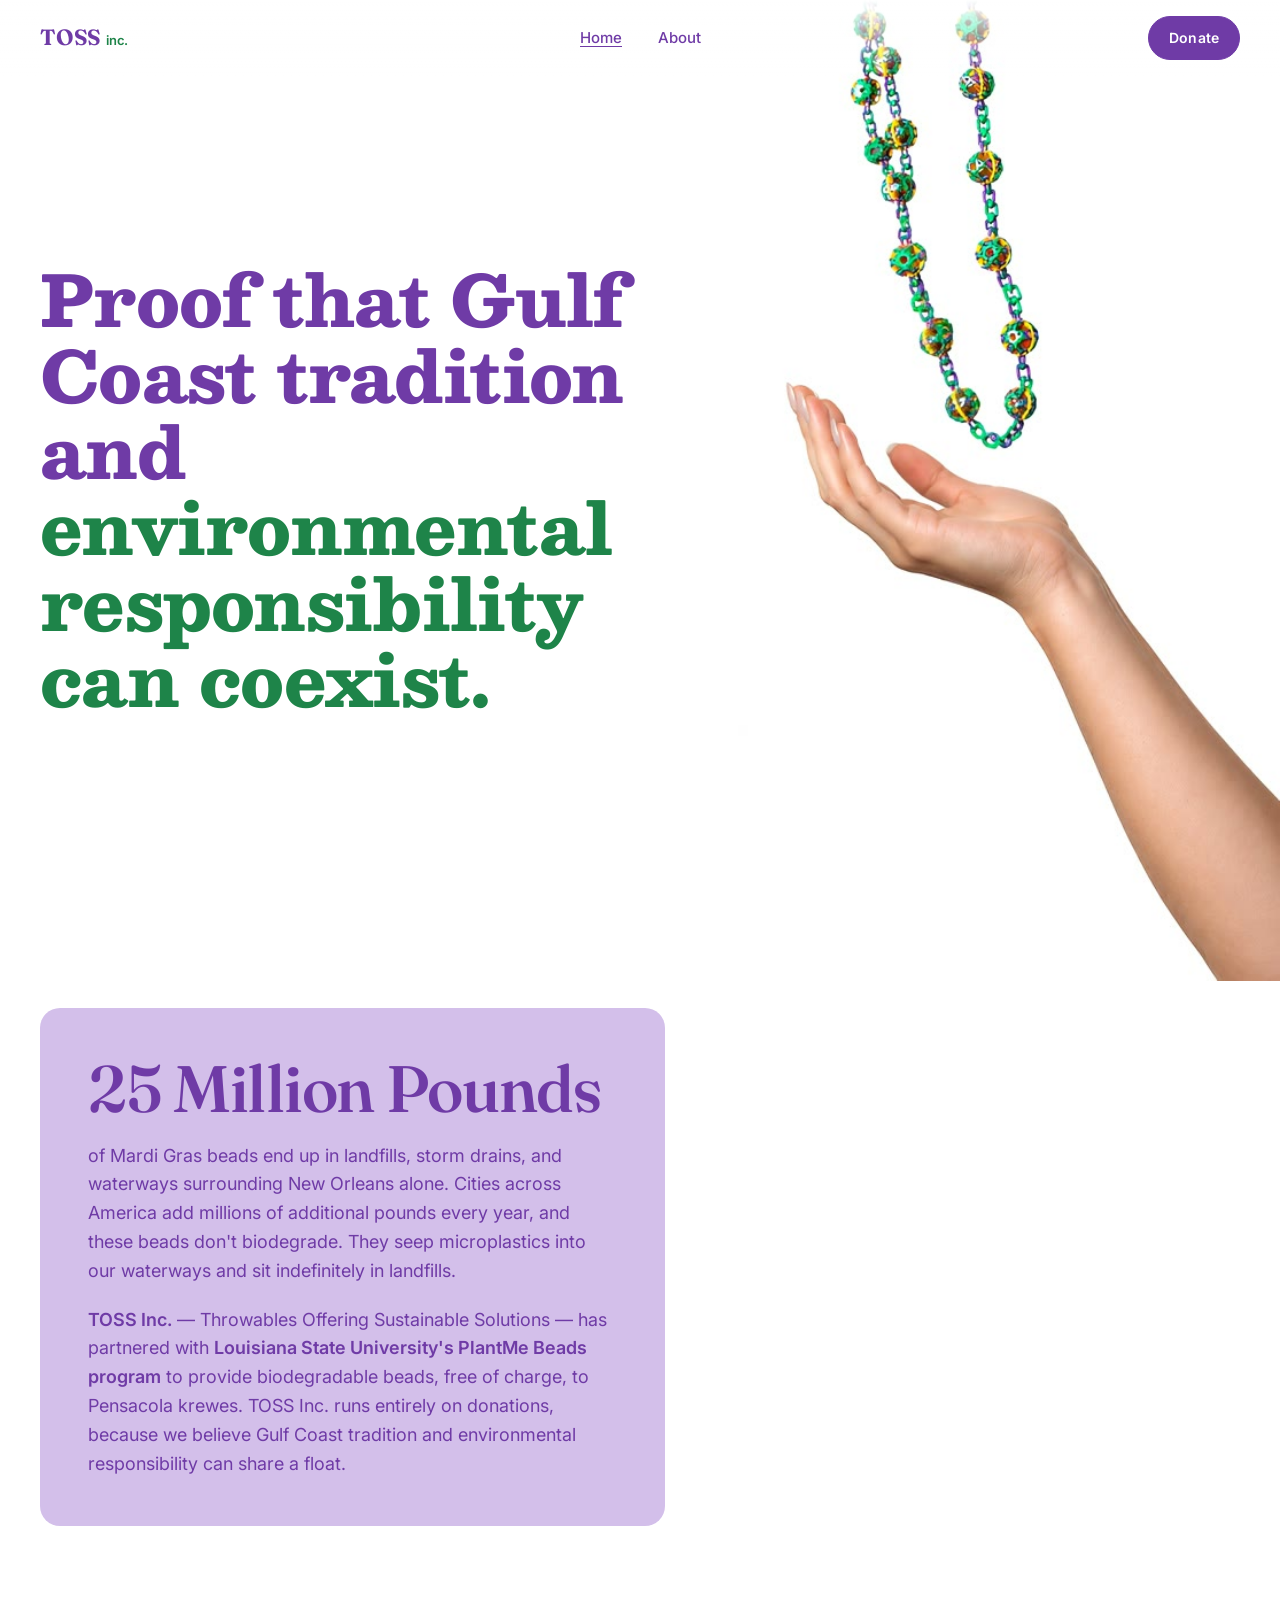
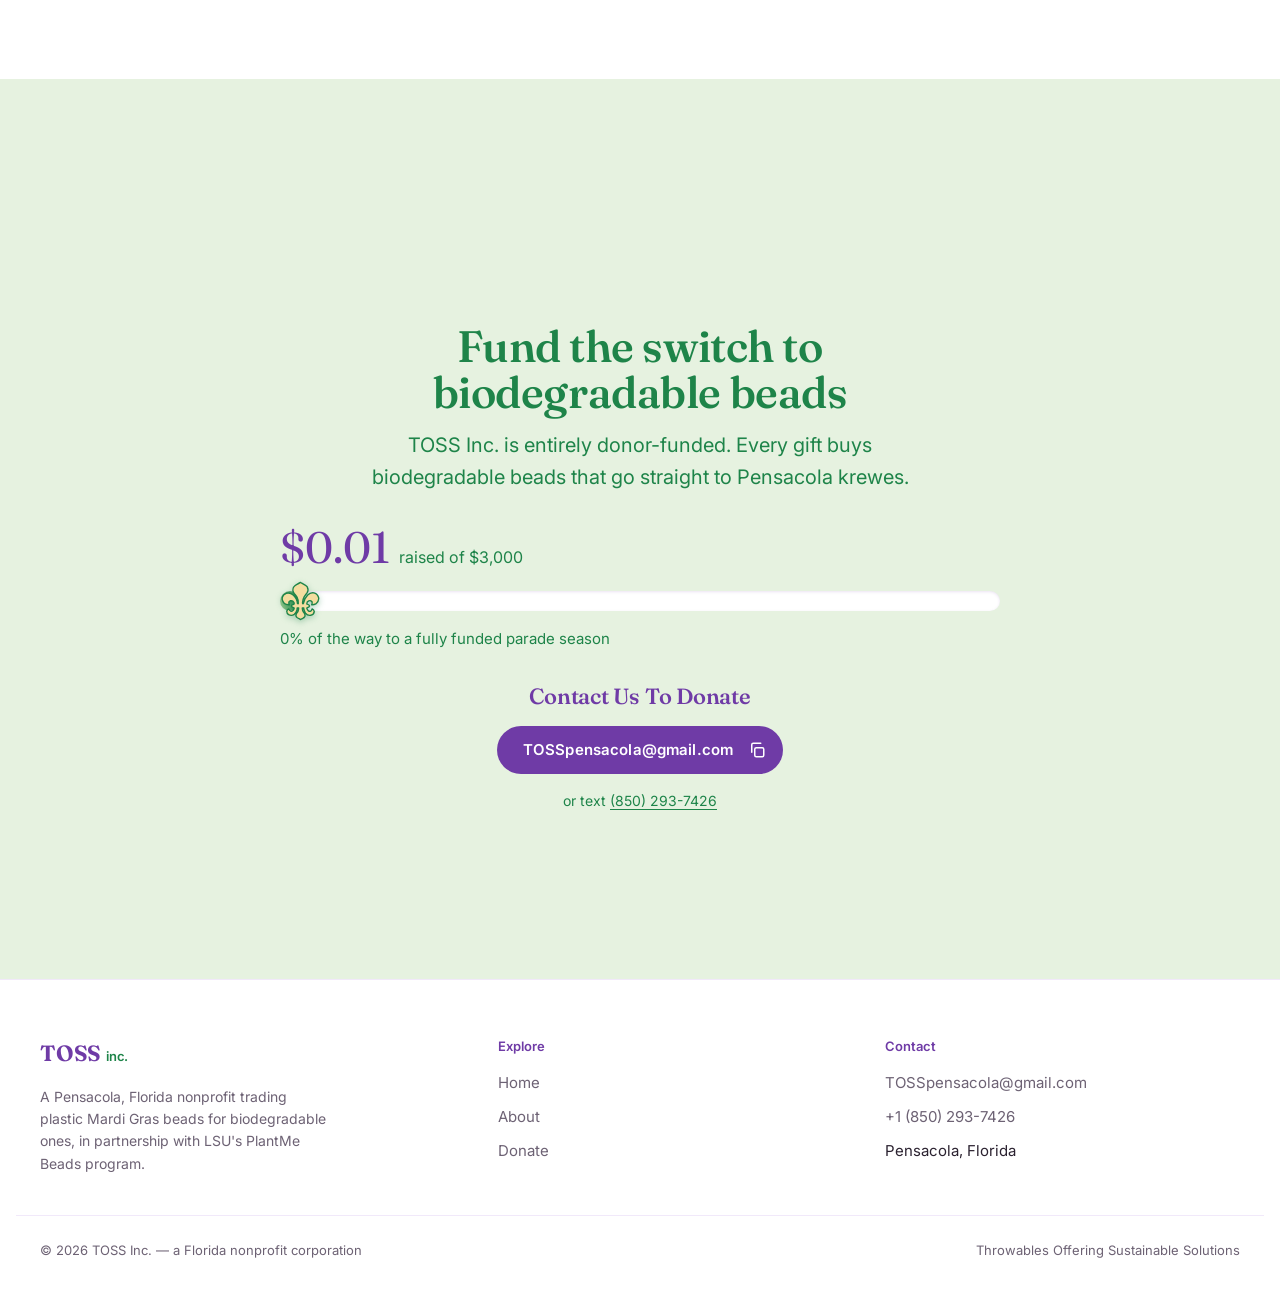
==== commit 2fa4af8d: "Use the TOSS inc. wordmark as the navbar logo; reset donation progress Replace the navbar's 1.png im" ====
--- a/index.html
+++ b/index.html
@@ -18,9 +18,7 @@
   <!-- ===== Navbar ===== -->
   <header class="site-header">
     <nav class="container nav" aria-label="Main">
-      <a class="nav__brand" href="index.html" aria-label="TOSS Inc. home">
-        <img class="nav__logo" src="1.png" alt="TOSS Inc. logo">
-      </a>
+      <a class="wordmark nav__brand" href="index.html" aria-label="TOSS Inc. home">TOSS <span>inc.</span></a>
 
       <ul class="nav__links" id="nav-links">
         <li><a class="link" href="index.html" aria-current="page">Home</a></li>
@@ -68,11 +66,11 @@
           <p class="lead">TOSS Inc. is entirely donor-funded. Every gift buys biodegradable beads that go straight to Pensacola krewes.</p>
 
           <div class="donate__progress">
-            <p class="donate__amount"><span data-raised-text>$2,250</span> <span class="donate__of">raised of <span data-goal-text>$3,000</span></span></p>
+            <p class="donate__amount"><span data-raised-text>$0.01</span> <span class="donate__of">raised of <span data-goal-text>$3,000</span></span></p>
             <div class="progress-track">
-              <div class="progress-fill" data-progress-fill style="--progress: 75%"></div>
+              <div class="progress-fill" data-progress-fill style="--progress: 0.0003%"></div>
             </div>
-            <p class="donate__percent"><span data-percent-text>75%</span> of the way to a fully funded parade season</p>
+            <p class="donate__percent"><span data-percent-text>0%</span> of the way to a fully funded parade season</p>
           </div>
 
           <h3 class="h3 donate__contact">Contact Us To Donate</h3>
--- a/css/styles.css
+++ b/css/styles.css
@@ -343,14 +343,7 @@
 }
 
 .nav__brand {
-  display: inline-flex;
-  align-items: center;
   justify-self: start;
-}
-
-.nav__logo {
-  height: 48px;
-  width: auto;
 }
 
 /* Sits in the grid's middle column, so it's centered in the navbar
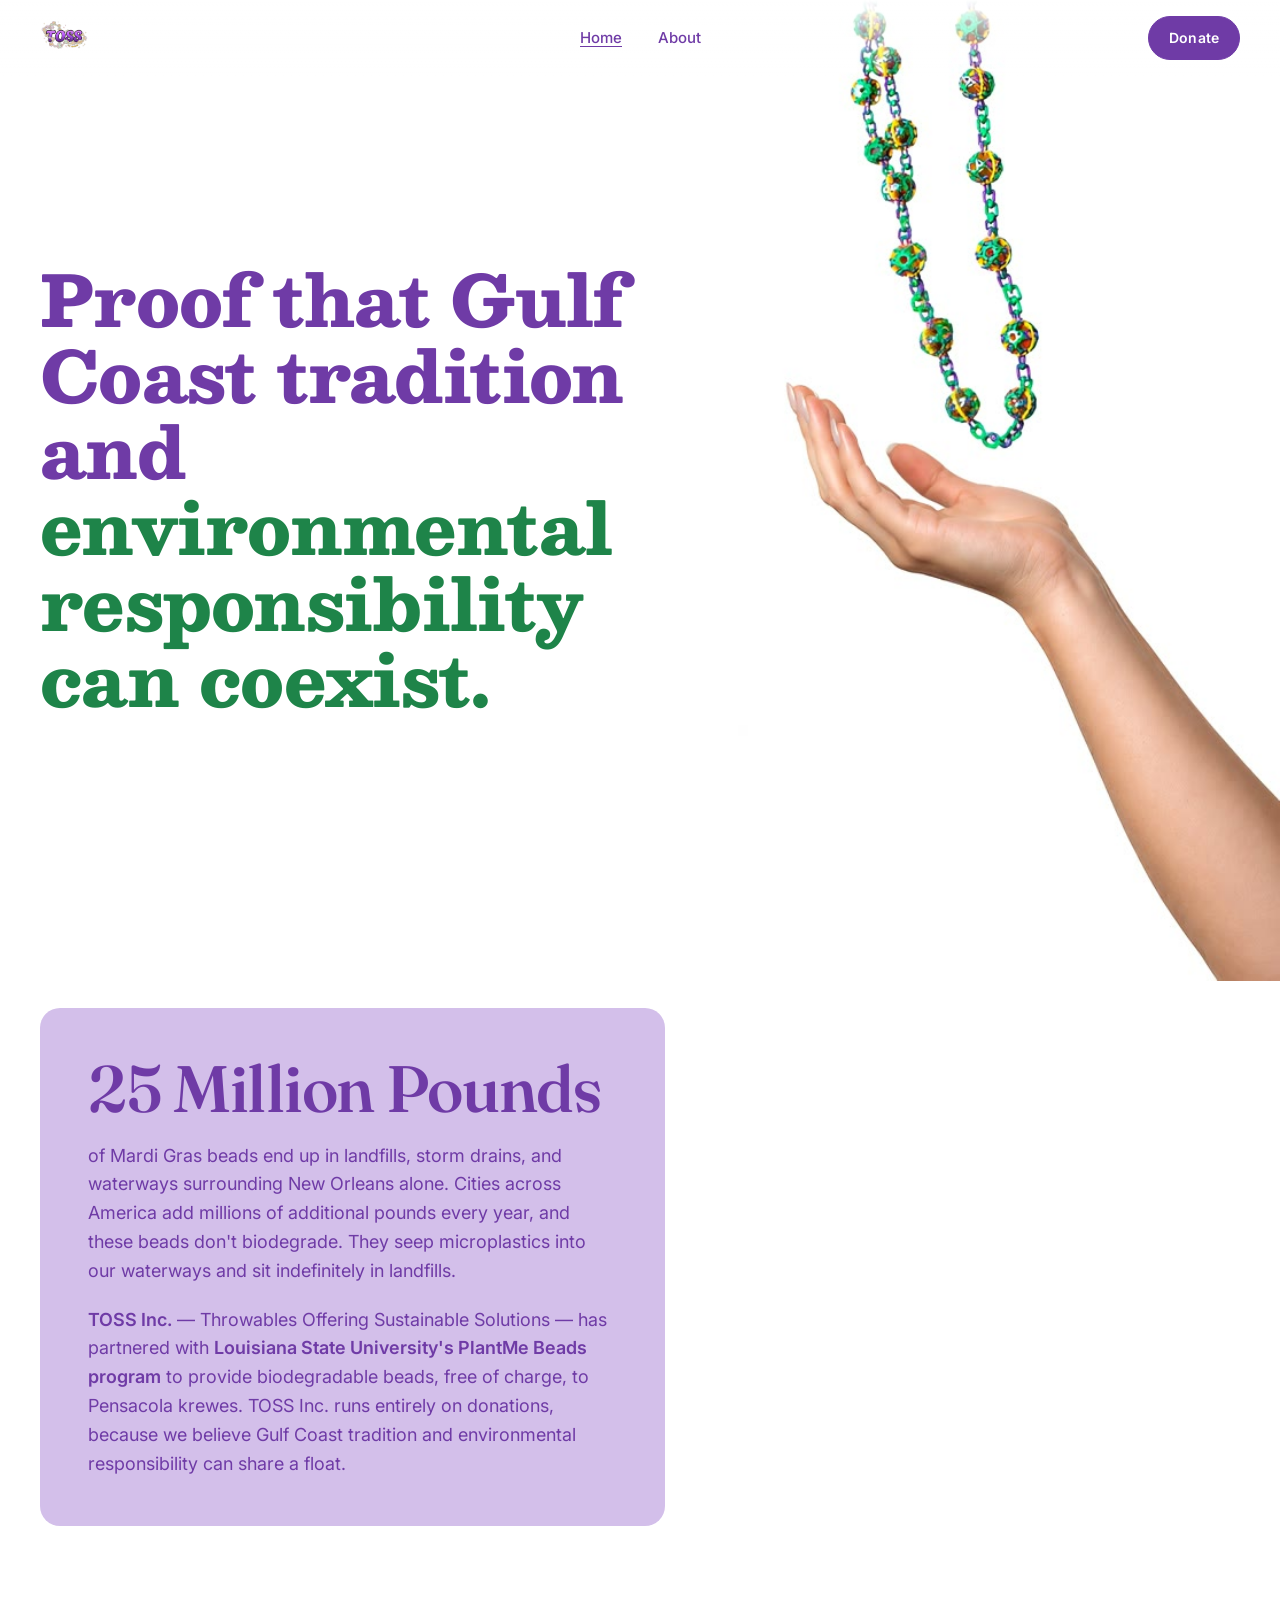
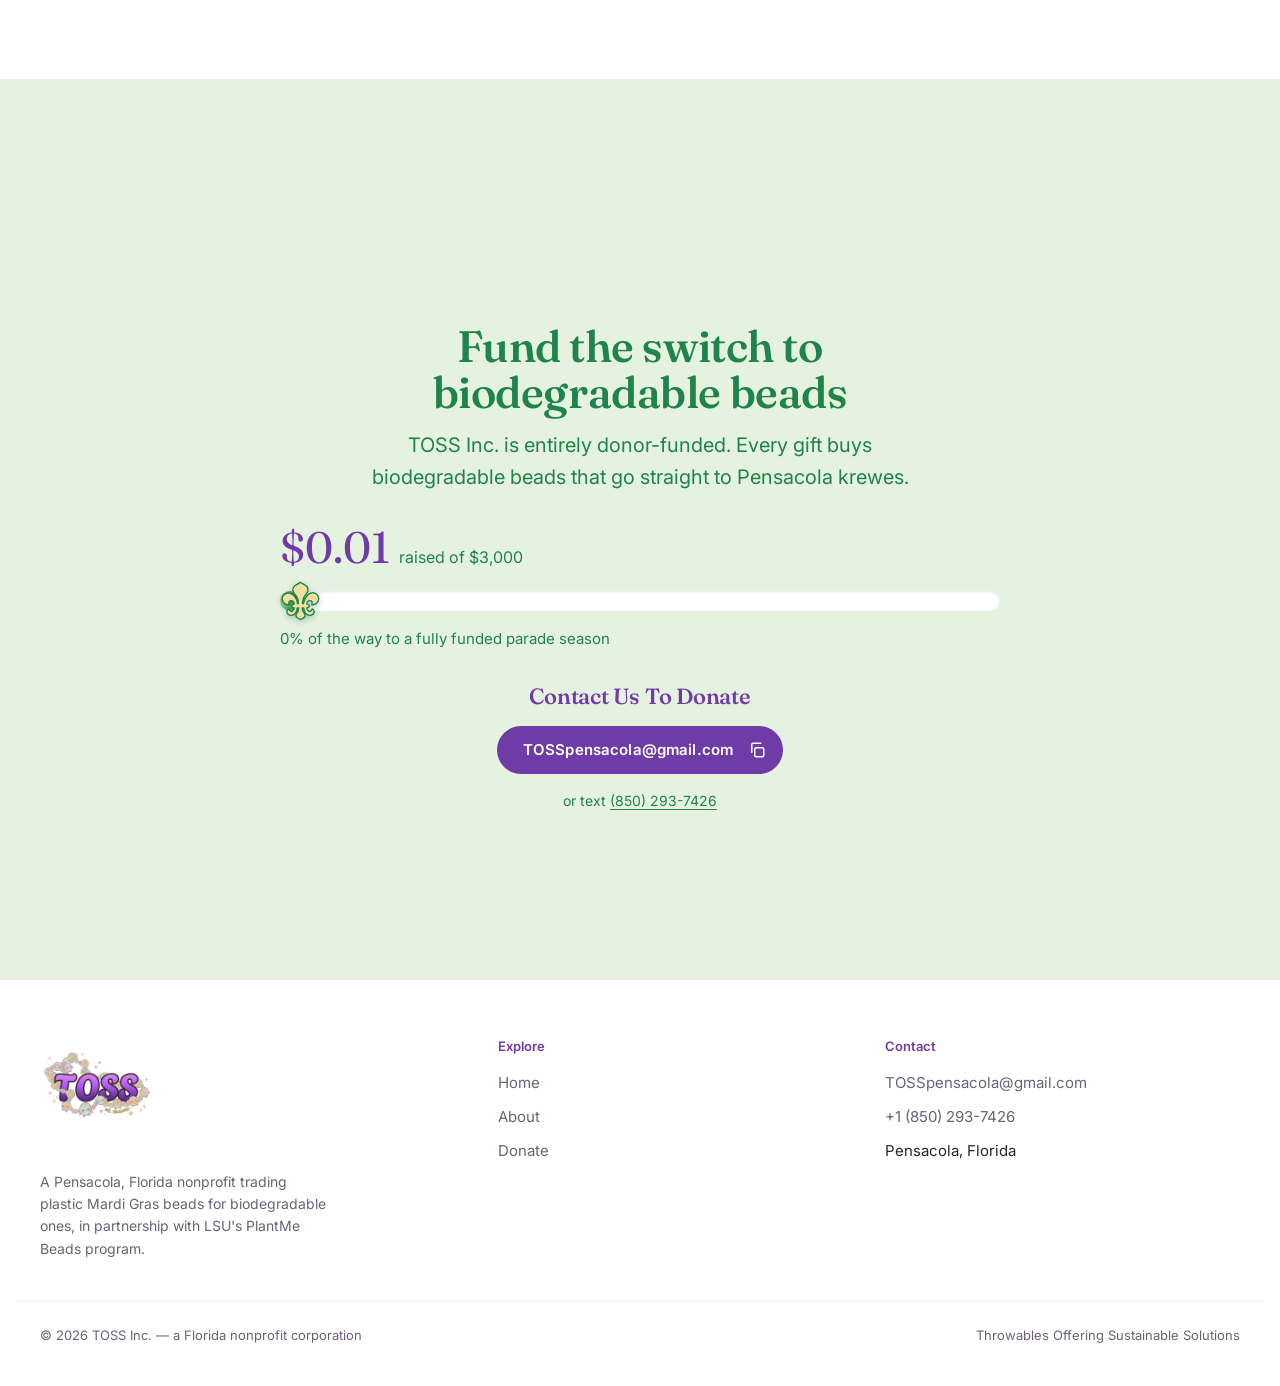
==== commit 6fed9fa1: "Use the TOSS logo image in the navbar and footer; add Jones Moore's photo and LinkedIn Co-Authored-B" ====
--- a/index.html
+++ b/index.html
@@ -18,7 +18,9 @@
   <!-- ===== Navbar ===== -->
   <header class="site-header">
     <nav class="container nav" aria-label="Main">
-      <a class="wordmark nav__brand" href="index.html" aria-label="TOSS Inc. home">TOSS <span>inc.</span></a>
+      <a class="nav__brand" href="index.html" aria-label="TOSS Inc. home">
+        <img class="nav__logo" src="1.png" alt="TOSS Inc. logo">
+      </a>
 
       <ul class="nav__links" id="nav-links">
         <li><a class="link" href="index.html" aria-current="page">Home</a></li>
@@ -91,7 +93,9 @@
   <footer class="site-footer">
     <div class="container footer__inner">
       <div>
-        <a class="wordmark" href="index.html">TOSS <span>inc.</span></a>
+        <a class="footer__brand" href="index.html" aria-label="TOSS Inc. home">
+          <img class="footer__logo" src="1.png" alt="TOSS Inc. logo">
+        </a>
         <p class="footer__tagline">A Pensacola, Florida nonprofit trading plastic Mardi Gras beads for biodegradable ones, in partnership with LSU's PlantMe Beads program.</p>
       </div>
       <div>
--- a/css/styles.css
+++ b/css/styles.css
@@ -324,26 +324,15 @@
   height: var(--header-height);
 }
 
-.wordmark {
+.nav__brand {
   display: inline-flex;
-  align-items: baseline;
-  gap: 5px;
-  font-family: var(--font-heading);
-  font-size: 22px;
-  font-weight: 650;
-  letter-spacing: -0.01em;
-  color: var(--purple);
-}
-
-.wordmark span {
-  font-family: var(--font-body);
-  font-size: 13px;
-  font-weight: 600;
-  color: var(--green);
-}
-
-.nav__brand {
+  align-items: center;
   justify-self: start;
+}
+
+.nav__logo {
+  height: 48px;
+  width: auto;
 }
 
 /* Sits in the grid's middle column, so it's centered in the navbar
@@ -844,6 +833,16 @@
   color: var(--green);
 }
 
+.founder__link {
+  display: inline-block;
+  margin-top: 6px;
+  font-size: 14px;
+  font-weight: 600;
+  color: var(--purple);
+  text-decoration: underline;
+  text-underline-offset: 3px;
+}
+
 .founder__bio {
   max-width: 48ch;
   margin-top: 18px;
@@ -907,6 +906,15 @@
   gap: 32px;
 }
 
+.footer__brand {
+  display: inline-block;
+}
+
+.footer__logo {
+  height: 112px;
+  width: auto;
+}
+
 .footer__col-title {
   font-size: 13px;
   font-weight: 600;
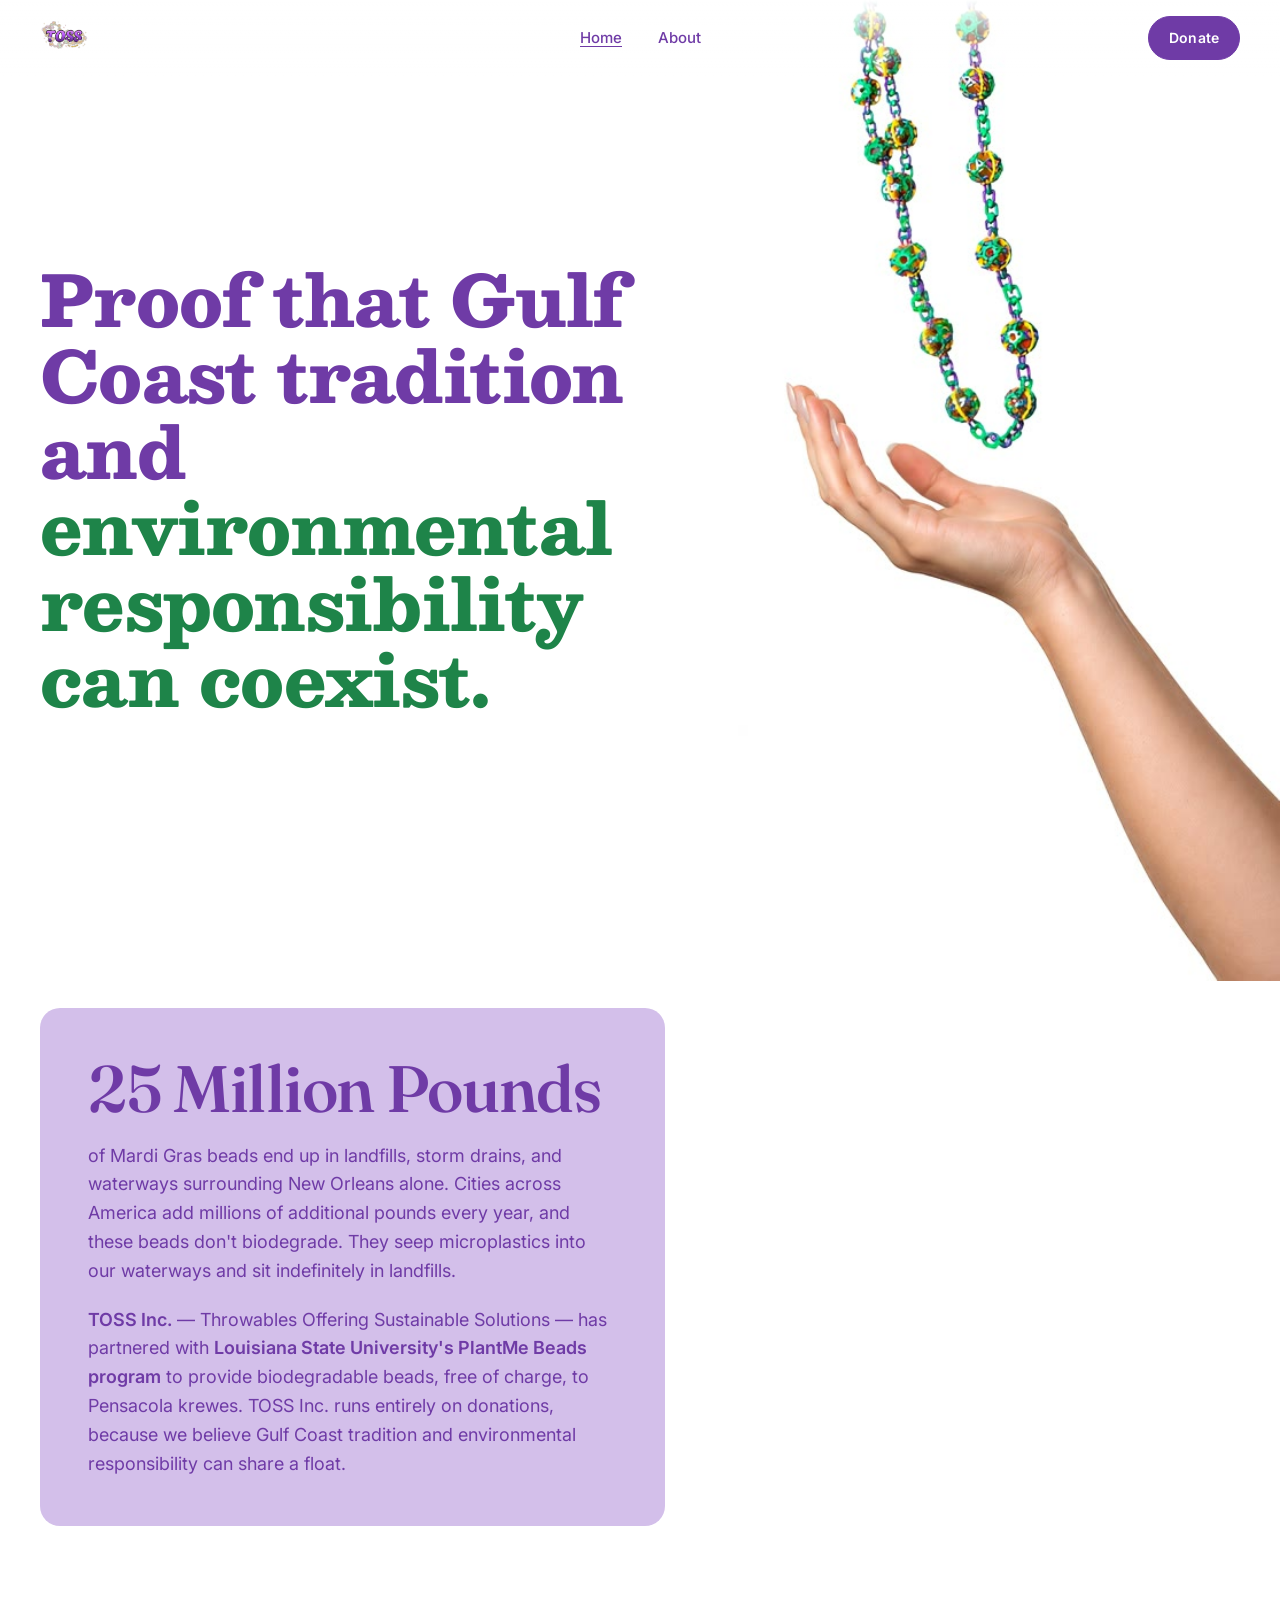
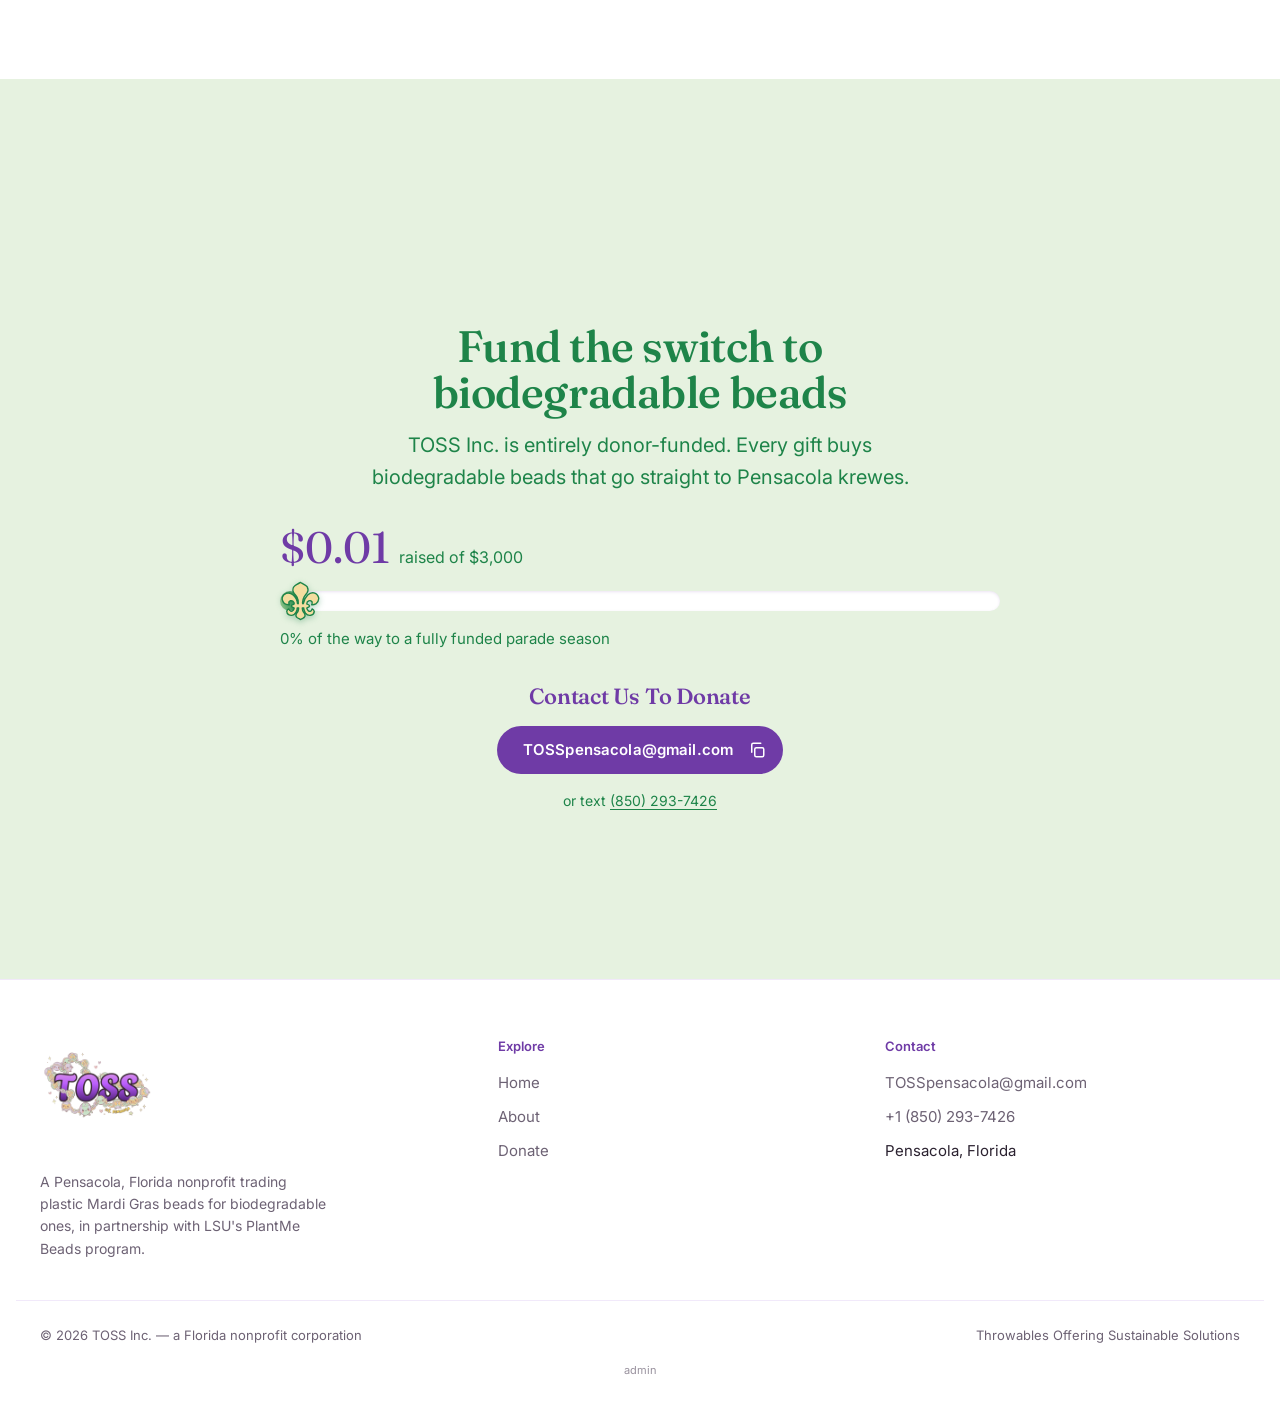
==== commit 1a8f6c51: "Add password-protected admin page for donation progress An "admin" link at the bottom of every page " ====
--- a/index.html
+++ b/index.html
@@ -119,6 +119,7 @@
       <p>© <span data-year>2026</span> TOSS Inc. — a Florida nonprofit corporation</p>
       <p>Throwables Offering Sustainable Solutions</p>
     </div>
+    <p class="container footer__admin"><a href="admin/">admin</a></p>
   </footer>
 
   <script src="js/main.js"></script>
--- a/css/styles.css
+++ b/css/styles.css
@@ -201,9 +201,16 @@
   transition: background-size var(--duration) var(--ease);
 }
 
-.link:hover,
 .link[aria-current="page"] {
   background-size: 100% 1px;
+}
+
+/* Hover effects only where there's a real pointer; on touch screens a tap
+   would otherwise leave them stuck on. */
+@media (hover: hover) {
+  .link:hover {
+    background-size: 100% 1px;
+  }
 }
 
 /* ==========================================================================
@@ -229,8 +236,10 @@
     transform var(--duration) var(--ease);
 }
 
-.btn:hover {
-  transform: translateY(-1px);
+@media (hover: hover) {
+  .btn:hover {
+    transform: translateY(-1px);
+  }
 }
 
 .btn--primary {
@@ -246,6 +255,7 @@
 .email-pill {
   display: inline-flex;
   align-items: center;
+  max-width: 100%;
   gap: 6px;
   padding: 6px 8px 6px 26px;
   background: var(--purple);
@@ -316,6 +326,19 @@
   );
 }
 
+/* Everywhere but the desktop snap layout (see "Section-by-section
+   scrolling"), pages scroll freely and text passes right under the see-
+   through header, so it frosts over once the page scrolls (main.js toggles
+   .is-scrolled). */
+@media not all and (min-width: 901px) and (min-height: 500px) and (hover: hover) and (pointer: fine) {
+  .site-header.is-scrolled {
+    background: rgba(255, 255, 255, 0.88);
+    -webkit-backdrop-filter: saturate(180%) blur(12px);
+    backdrop-filter: saturate(180%) blur(12px);
+    box-shadow: 0 1px 0 var(--purple-tint);
+  }
+}
+
 .nav {
   display: grid;
   grid-template-columns: 1fr auto 1fr;
@@ -356,9 +379,9 @@
 .nav__toggle {
   display: none;
   position: relative;
-  width: 40px;
-  height: 40px;
-  margin-right: -8px;
+  width: 44px;
+  height: 44px;
+  margin-right: -10px;
   padding: 0;
   border: 0;
   background: none;
@@ -368,7 +391,7 @@
 
 .nav__toggle span {
   position: absolute;
-  left: 10px;
+  left: 12px;
   width: 20px;
   height: 1.5px;
   background: currentColor;
@@ -376,11 +399,11 @@
 }
 
 .nav__toggle span:first-child {
-  top: 16px;
+  top: 18px;
 }
 
 .nav__toggle span:last-child {
-  top: 23px;
+  top: 25px;
 }
 
 .nav__toggle[aria-expanded="true"] span:first-child {
@@ -432,6 +455,15 @@
     visibility: visible;
   }
 
+  /* Solid behind the open menu, so nothing on the page shows through. The
+     scrolled header's backdrop-filter is dropped too: it would make the
+     fixed menu panel size itself to the header instead of the window. */
+  .menu-open .site-header {
+    background: var(--white);
+    -webkit-backdrop-filter: none;
+    backdrop-filter: none;
+  }
+
   .nav__links .link {
     background-size: 0 0;
   }
@@ -453,9 +485,20 @@
   padding: 0;
 }
 
-/* Desktop only: pull the next section up so its band overlaps the
-   sticky video's bottom edge by a small bit, instead of leaving a gap. */
-@media (min-width: 901px) {
+/* The hero has two layouts. Side by side (statement left, sticky video
+   right) on desktops, iPads and any window that's wide and tall enough or
+   upright; stacked (video, statement, mission box) on phones and short or
+   narrow landscape windows. The two media queries below are exact opposites;
+   keep them, and the copy in main.js, in sync:
+     side by side: (min-width: 901px) and (min-height: 500px),
+                   (min-width: 700px) and (orientation: portrait)
+     stacked:      (max-width: 699px),
+                   (max-width: 900px) and (orientation: landscape),
+                   (max-height: 499px) and (orientation: landscape) */
+
+/* Side by side: pull the next section up so its band overlaps the sticky
+   video's bottom edge by a small bit, instead of leaving a gap. */
+@media (min-width: 901px) and (min-height: 500px), (min-width: 700px) and (orientation: portrait) {
   .hero-scrub + .section {
     position: relative;
     z-index: 1;
@@ -480,13 +523,12 @@
   padding-top: clamp(16px, 3vw, 40px);
 }
 
-/* Desktop only: the statement alone fills the first viewport, so the page
+/* Side by side: the statement alone fills the first viewport, so the page
    reads as a pure hero until the visitor scrolls — the mission heading and
    copy that follow in the flex column are pushed below the fold. The
-   column's own padding-top is zeroed here (it's only needed to space the
-   statement down on mobile, where this rule doesn't apply) so the intro
-   block's centering isn't thrown off by an extra offset on top of it. */
-@media (min-width: 901px) {
+   column's own padding-top is zeroed here so the intro block's centering
+   isn't thrown off by an extra offset on top of it. */
+@media (min-width: 901px) and (min-height: 500px), (min-width: 700px) and (orientation: portrait) {
   .hero-scrub__left {
     padding-top: 0;
     /* The intro fills the space under the header, so the statement is
@@ -503,6 +545,9 @@
     display: flex;
     align-items: center;
     min-height: calc(100vh - var(--header-height));
+    /* The window's height with the browser's toolbars showing (iPad Safari);
+       the same as 100vh on desktops. */
+    min-height: calc(100svh - var(--header-height));
   }
 }
 
@@ -514,9 +559,10 @@
    at each section and the footer. snap-stop means a hard swipe can't skip
    a stop. Each plain section is sized to exactly one window with its
    content centered under the header, so a stop shows one section and
-   nothing of its neighbors.
-   ========================================================================== */
-@media (min-width: 901px) and (hover: hover) and (pointer: fine) {
+   nothing of its neighbors. Windows under 500px tall (where the hero is
+   stacked) scroll freely too.
+   ========================================================================== */
+@media (min-width: 901px) and (min-height: 500px) and (hover: hover) and (pointer: fine) {
   html.snap-sections {
     scroll-snap-type: y mandatory;
     /* Space kept between a section's content and the header / window edge. */
@@ -599,26 +645,135 @@
   aspect-ratio: 480 / 854;
 }
 
-@media (max-width: 900px) {
+/* Upright tablets: narrower columns, so a smaller statement, centered
+   beside the video (the intro is as tall as the video, which is ~43vw wide
+   at these sizes) rather than in a whole window's height. The window is
+   tall enough to show all of the video, so it sticks below the header
+   instead of running up behind it. */
+@media (min-width: 700px) and (orientation: portrait) {
+  .hero-scrub__statement {
+    font-size: clamp(2rem, 4.5vw, 4.5rem);
+    text-wrap: balance;
+  }
+
+  .hero-scrub__intro {
+    min-height: calc(43vw * 854 / 480);
+  }
+
+  .hero-scrub__right {
+    top: var(--header-height);
+    margin-top: 0;
+  }
+}
+
+/* Stacked: video, statement, mission box in one column. The left column's
+   wrapper steps out of the layout (display: contents) so the video can come
+   before its two children. The video's cell is a runway one screen taller
+   than the video: the canvas pins below the header while the runway scrolls
+   past, and main.js plays the frames across exactly that stretch. The grid
+   starts the canvas right at its pin line, so the frames play from the
+   first bit of scrolling. The canvas's height is set (not its width) so it
+   always fits the screen. */
+@media (max-width: 699px), (max-width: 900px) and (orientation: landscape), (max-height: 499px) and (orientation: landscape) {
   .hero-scrub {
     padding-bottom: clamp(64px, 10vw, 120px);
   }
 
   .hero-scrub__grid {
-    grid-template-columns: 1fr;
+    --screen-h: 100vh;
+    --canvas-h: min(
+      calc(var(--screen-h) - var(--header-height) - 32px),
+      calc((100vw - var(--gutter)) * 854 / 480)
+    );
+    grid-template-columns: minmax(0, 1fr);
+    gap: clamp(32px, 6vw, 48px);
+    padding-top: 16px;
     text-align: center;
+  }
+
+  /* The window's height with the browser's toolbars showing. */
+  @supports (height: 100svh) {
+    .hero-scrub__grid {
+      --screen-h: 100svh;
+    }
+  }
+
+  .hero-scrub__left {
+    display: contents;
+  }
+
+  .hero-scrub__intro {
+    order: 1;
+    padding-top: clamp(16px, 3vw, 40px);
+  }
+
+  .hero-scrub__statement {
+    margin-inline: auto;
+    text-wrap: balance;
   }
 
   .hero-scrub__right {
     position: static;
-    order: -1;
-    margin-bottom: 8px;
-    margin-right: 0;
-    justify-content: center;
+    align-items: flex-start;
+    height: calc(var(--canvas-h) + var(--screen-h));
+    margin-top: 0;
+    /* The arm enters from the screen's right edge, as on desktop. */
+    margin-right: calc(-1 * var(--gutter));
   }
 
   .hero__canvas {
-    max-width: 260px;
+    position: sticky;
+    top: calc(var(--header-height) + 16px);
+    width: auto;
+    max-width: none;
+    height: var(--canvas-h);
+  }
+
+  .hero-scrub .mission-box {
+    order: 2;
+    width: 100%;
+    max-width: 680px;
+    margin-inline: auto;
+    text-align: left;
+  }
+}
+
+/* Stacked in landscape (phones turned sideways): a screen-height video is
+   narrow, so it goes back beside the left column (statement, then mission
+   box), like a small desktop. Its runway is that column's height, so the
+   video stays pinned while the column scrolls past, and the statement is
+   centered against it to start. */
+@media (max-width: 900px) and (orientation: landscape), (max-height: 499px) and (orientation: landscape) {
+  .hero-scrub__grid {
+    grid-template-columns: minmax(0, 1fr) auto;
+    text-align: left;
+  }
+
+  .hero-scrub__left {
+    display: flex;
+    padding-top: 0;
+  }
+
+  .hero-scrub__intro {
+    display: flex;
+    align-items: center;
+    min-height: var(--canvas-h);
+    padding-top: 0;
+  }
+
+  .hero-scrub__statement {
+    margin-inline: 0;
+    font-size: clamp(1.75rem, 4.5vw, 2.75rem);
+  }
+
+  .hero-scrub__right {
+    align-self: stretch;
+    height: auto;
+  }
+
+  .hero-scrub .mission-box {
+    max-width: none;
+    margin-inline: 0;
   }
 }
 
@@ -649,13 +804,14 @@
 }
 
 /* Keep the stat on one line: size it from the box's own width (cqi) so it
-   shrinks with the column instead of wrapping. */
+   shrinks with the column instead of wrapping. The cap (about its desktop
+   size) keeps it from towering over the statement in wider stacked boxes. */
 .mission-box {
   container-type: inline-size;
 }
 
 .mission-box .mission__stat {
-  font-size: 12.4cqi; /* "25 Million Pounds" spans the full width of the text lines */
+  font-size: min(12.4cqi, 4.25rem); /* "25 Million Pounds" spans the full width of the text lines */
   white-space: nowrap;
 }
 
@@ -824,6 +980,7 @@
   font-weight: 800;
   font-size: clamp(1.5rem, 2.4vw, 1.875rem);
   color: var(--purple);
+  text-wrap: balance;
 }
 
 .founder__role {
@@ -854,7 +1011,7 @@
 /* With section snapping on, the founders section has to fit one window, so
    its sizes also scale with the window's height and give way on short
    screens (they're unchanged from about 1080px tall up). */
-@media (min-width: 901px) and (hover: hover) and (pointer: fine) {
+@media (min-width: 901px) and (min-height: 500px) and (hover: hover) and (pointer: fine) {
   .snap-sections .about-title { font-size: clamp(2.25rem, min(5.5vw, 9vh), 4.5rem); }
   .snap-sections .founders { margin-top: clamp(24px, 6vh, 64px); }
   .snap-sections .founder { padding: clamp(20px, min(4vw, 4.5vh), 48px); }
@@ -887,6 +1044,8 @@
 @media (max-width: 767px) {
   .founders {
     grid-template-columns: 1fr;
+    max-width: 520px;
+    margin-inline: auto;
   }
 }
 
@@ -955,6 +1114,22 @@
   color: var(--ink-soft);
 }
 
+.footer__admin {
+  margin-top: 16px;
+  text-align: center;
+  font-size: 11px;
+}
+
+.footer__admin a {
+  color: var(--ink-soft);
+  opacity: 0.7;
+}
+
+.footer__admin a:hover {
+  opacity: 1;
+  text-decoration: underline;
+}
+
 @media (max-width: 767px) {
   .footer__inner {
     grid-template-columns: 1fr;
@@ -963,6 +1138,123 @@
 }
 
 /* ==========================================================================
+   Admin page (admin/index.html)
+   ========================================================================== */
+.admin {
+  background: var(--green-pastel);
+}
+
+.admin__main {
+  display: grid;
+  place-items: center;
+  padding: 48px var(--gutter);
+}
+
+.admin-card {
+  width: 100%;
+  max-width: 520px;
+  padding: 36px;
+  background: var(--white);
+  border-radius: var(--radius);
+  box-shadow: 0 10px 30px rgba(43, 34, 48, 0.08);
+}
+
+.admin-card__brand {
+  display: inline-block;
+  margin-bottom: 20px;
+}
+
+.admin-card__status {
+  color: var(--ink-soft);
+}
+
+.admin-form {
+  display: grid;
+  gap: 20px;
+}
+
+.admin-form[hidden] {
+  display: none;
+}
+
+.admin-form .h3 {
+  color: var(--purple);
+}
+
+.admin-fields {
+  display: grid;
+  grid-template-columns: 1fr 1fr;
+  gap: 16px;
+}
+
+.admin-field {
+  display: grid;
+  gap: 6px;
+  font-size: 14px;
+  font-weight: 600;
+}
+
+.admin-field input {
+  width: 100%;
+  padding: 12px 14px;
+  border: 1.5px solid var(--line);
+  border-radius: var(--radius-sm);
+  background: var(--white);
+  color: var(--ink);
+  font: 400 16px var(--font-body);
+}
+
+.admin-field input:focus {
+  border-color: var(--purple);
+  outline: none;
+}
+
+.admin-preview {
+  padding: 20px 24px;
+  border-radius: var(--radius-sm);
+  background: var(--green-pastel);
+}
+
+.admin-preview .progress-track {
+  margin: 16px 16px 12px 0;
+}
+
+.admin-msg {
+  min-height: 1.4em;
+  font-size: 14px;
+  color: var(--ink-soft);
+}
+
+.admin-msg:empty {
+  min-height: 0;
+}
+
+.admin-actions {
+  display: flex;
+  flex-wrap: wrap;
+  gap: 12px;
+}
+
+.admin-actions .btn--ghost:not(:hover) {
+  background: transparent;
+}
+
+.btn:disabled {
+  opacity: 0.6;
+  cursor: progress;
+}
+
+@media (max-width: 480px) {
+  .admin-card {
+    padding: 24px 20px;
+  }
+
+  .admin-fields {
+    grid-template-columns: 1fr;
+  }
+}
+
+/* ==========================================================================
    Motion preferences
    ========================================================================== */
 @media (prefers-reduced-motion: reduce) {
